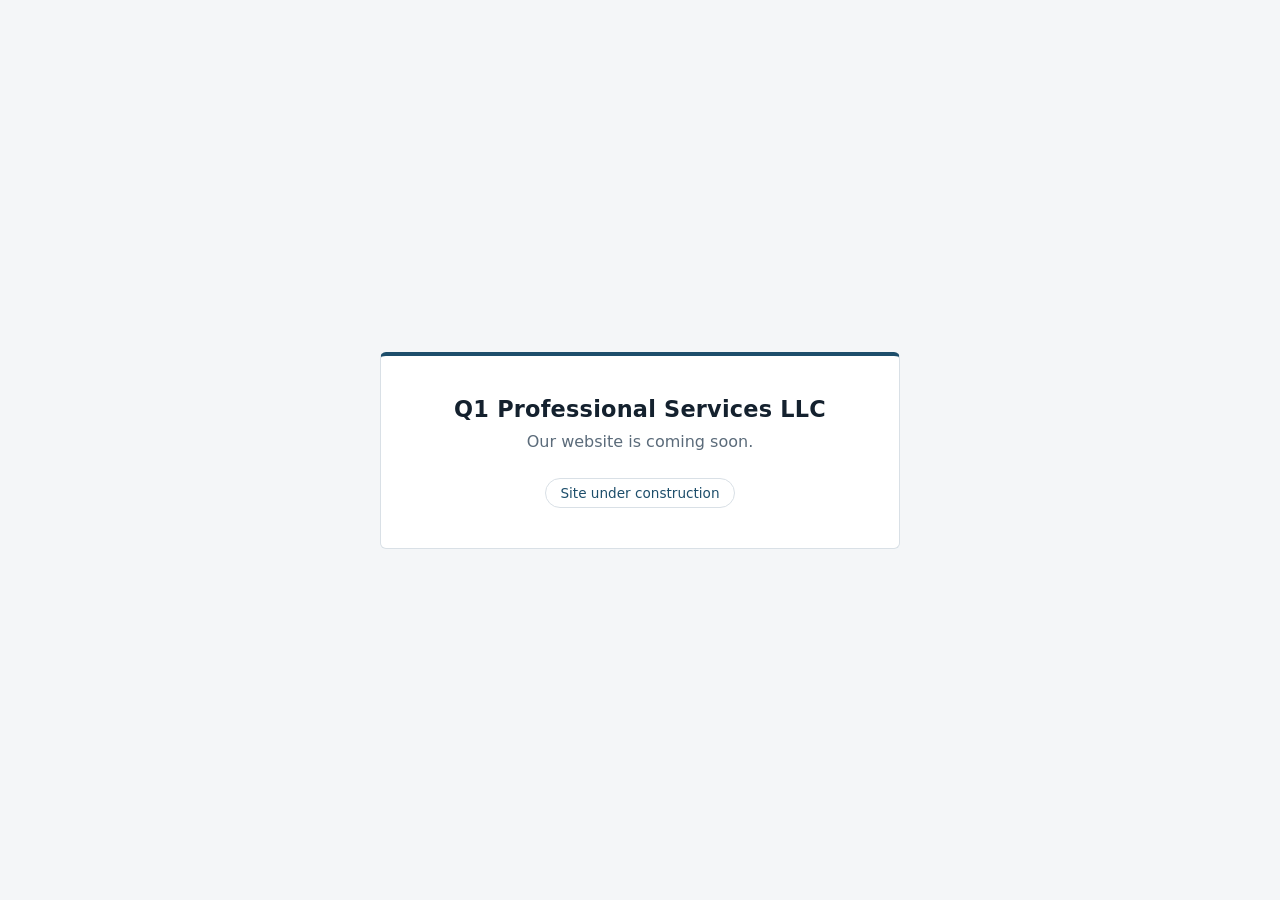
==== index.html @ c2dc6b6a "Add files via upload" ====
<!doctype html>
<html lang="en">
<head>
<meta charset="utf-8">
<meta name="viewport" content="width=device-width, initial-scale=1">
<title>Q1 Professional Services LLC</title>
<style>
  :root { --bg:#f4f6f8; --card:#ffffff; --ink:#14212e; --muted:#5b6b7a; --line:#d9e0e6; --accent:#1d4e6b; }
  @media (prefers-color-scheme: dark) {
    :root { --bg:#10181f; --card:#17222b; --ink:#e8eef3; --muted:#9db0bf; --line:#2a3a47; --accent:#7fb4d1; }
  }
  * { box-sizing:border-box; }
  body { margin:0; min-height:100vh; display:grid; place-items:center; padding:16px;
         background:var(--bg); color:var(--ink);
         font-family:system-ui,-apple-system,"Segoe UI",Roboto,sans-serif; }
  .block { width:100%; max-width:520px; background:var(--card); border:1px solid var(--line);
           border-top:4px solid var(--accent); border-radius:6px; padding:40px 32px; text-align:center; }
  h1 { margin:0 0 8px; font-size:1.4rem; letter-spacing:.01em; }
  p { margin:0; color:var(--muted); line-height:1.5; }
  .status { margin-top:24px; display:inline-block; padding:6px 14px; border:1px solid var(--line);
            border-radius:999px; font-size:.85rem; color:var(--accent); }
</style>
</head>
<body>
  <main class="block">
    <h1>Q1 Professional Services LLC</h1>
    <p>Our website is coming soon.</p>
    <span class="status">Site under construction</span>
  </main>
</body>
</html>
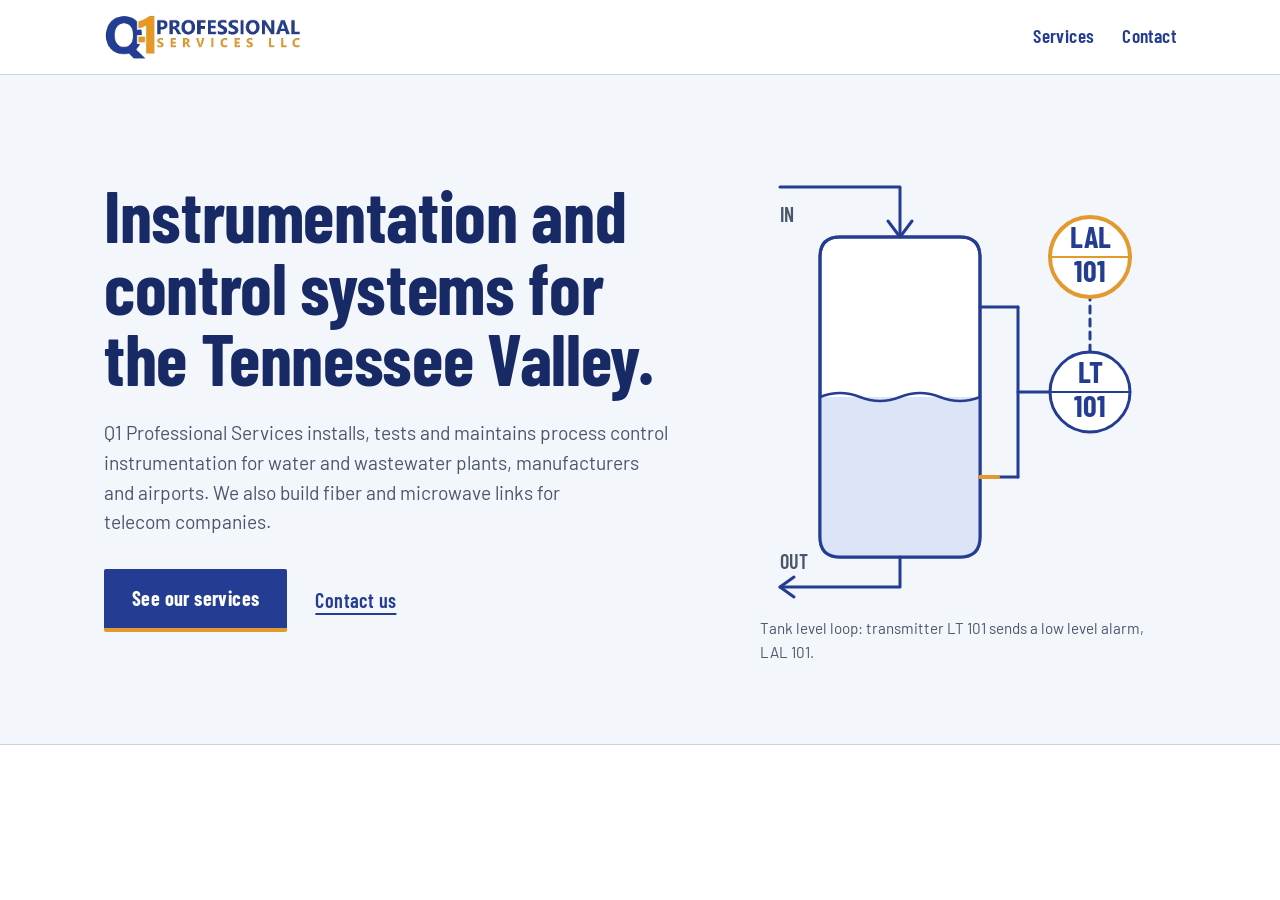
==== commit 9d3666b1: "Add hero section with logo and fonts" ====
--- a/index.html
+++ b/index.html
@@ -4,28 +4,160 @@
 <meta charset="utf-8">
 <meta name="viewport" content="width=device-width, initial-scale=1">
 <title>Q1 Professional Services LLC</title>
+<meta name="description" content="Q1 Professional Services installs, tests and maintains process control instrumentation for water and wastewater plants, manufacturers and airports, and builds fiber and microwave links for telecom companies.">
 <style>
-  :root { --bg:#f4f6f8; --card:#ffffff; --ink:#14212e; --muted:#5b6b7a; --line:#d9e0e6; --accent:#1d4e6b; }
-  @media (prefers-color-scheme: dark) {
-    :root { --bg:#10181f; --card:#17222b; --ink:#e8eef3; --muted:#9db0bf; --line:#2a3a47; --accent:#7fb4d1; }
-  }
-  * { box-sizing:border-box; }
-  body { margin:0; min-height:100vh; display:grid; place-items:center; padding:16px;
-         background:var(--bg); color:var(--ink);
-         font-family:system-ui,-apple-system,"Segoe UI",Roboto,sans-serif; }
-  .block { width:100%; max-width:520px; background:var(--card); border:1px solid var(--line);
-           border-top:4px solid var(--accent); border-radius:6px; padding:40px 32px; text-align:center; }
-  h1 { margin:0 0 8px; font-size:1.4rem; letter-spacing:.01em; }
-  p { margin:0; color:var(--muted); line-height:1.5; }
-  .status { margin-top:24px; display:inline-block; padding:6px 14px; border:1px solid var(--line);
-            border-radius:999px; font-size:.85rem; color:var(--accent); }
+@font-face{font-family:'Barlow';font-weight:400;font-style:normal;font-display:swap;src:url('Barlow-400.woff2') format('woff2');}
+@font-face{font-family:'Barlow';font-weight:600;font-style:normal;font-display:swap;src:url('Barlow-600.woff2') format('woff2');}
+@font-face{font-family:'Barlow Condensed';font-weight:600;font-style:normal;font-display:swap;src:url('BarlowCondensed-600.woff2') format('woff2');}
+@font-face{font-family:'Barlow Condensed';font-weight:700;font-style:normal;font-display:swap;src:url('BarlowCondensed-700.woff2') format('woff2');}
+
+:root {
+  --blue: #243D92;
+  --blue-deep: #182A66;
+  --orange: #E2992D;
+  --paper: #FFFFFF;
+  --wash: #F3F6FB;
+  --ink: #1B2233;
+  --muted: #4B566B;
+  --line: #C9D3E6;
+}
+
+* { box-sizing: border-box; }
+html { scroll-behavior: smooth; }
+body {
+  margin: 0;
+  background: var(--paper);
+  color: var(--ink);
+  font-family: 'Barlow', system-ui, 'Segoe UI', sans-serif;
+  font-size: 1.125rem;
+  line-height: 1.55;
+}
+a { color: inherit; }
+:focus-visible { outline: 3px solid var(--orange); outline-offset: 3px; }
+
+.site-header { background: var(--paper); border-bottom: 1px solid var(--line); }
+.bar {
+  max-width: 1120px; margin: 0 auto; padding: 14px 24px;
+  display: flex; align-items: center; justify-content: space-between; gap: 24px;
+}
+.brand img { display: block; height: 46px; width: auto; }
+.nav { display: flex; gap: 28px; }
+.nav a {
+  font-family: 'Barlow Condensed', sans-serif; font-weight: 600; font-size: 1.2rem;
+  letter-spacing: .02em; text-decoration: none; color: var(--blue);
+  padding: 6px 0; border-bottom: 2px solid transparent;
+}
+.nav a:hover { border-bottom-color: var(--orange); }
+
+.hero { background: var(--wash); border-bottom: 1px solid var(--line); }
+.hero-inner {
+  max-width: 1120px; margin: 0 auto; padding: 72px 24px 80px;
+  display: grid; grid-template-columns: minmax(0, 1.15fr) minmax(0, .85fr);
+  gap: 56px; align-items: center;
+}
+.hero h1 {
+  margin: 0 0 24px;
+  font-family: 'Barlow Condensed', sans-serif; font-weight: 700;
+  font-size: clamp(2.6rem, 5.6vw, 4.6rem); line-height: 1; letter-spacing: -.005em;
+  color: var(--blue-deep);
+}
+.hero p.lede { margin: 0 0 32px; max-width: 34em; color: var(--muted); font-size: 1.2rem; text-wrap: pretty; }
+.actions { display: flex; flex-wrap: wrap; gap: 14px 28px; align-items: center; }
+.btn {
+  display: inline-block; background: var(--blue); color: #fff; text-decoration: none;
+  font-family: 'Barlow Condensed', sans-serif; font-weight: 700; font-size: 1.25rem; letter-spacing: .02em;
+  padding: 14px 28px; border-radius: 2px; border-bottom: 4px solid var(--orange);
+}
+.btn:hover { background: var(--blue-deep); }
+.link-quiet {
+  font-family: 'Barlow Condensed', sans-serif; font-weight: 600; font-size: 1.25rem; letter-spacing: .02em;
+  color: var(--blue); text-decoration-thickness: 2px; text-underline-offset: 5px;
+}
+
+.pid { margin: 0; justify-self: center; width: 100%; max-width: 400px; }
+.pid svg { display: block; width: 100%; height: auto; }
+.pid figcaption { margin-top: 10px; font-size: .95rem; color: var(--muted); }
+
+@media (max-width: 820px) {
+  .hero-inner { grid-template-columns: minmax(0, 1fr); padding: 44px 24px 56px; gap: 40px; }
+  .pid { max-width: 320px; justify-self: start; }
+  .nav { gap: 20px; }
+  .brand img { height: 38px; }
+}
 </style>
 </head>
 <body>
-  <main class="block">
-    <h1>Q1 Professional Services LLC</h1>
-    <p>Our website is coming soon.</p>
-    <span class="status">Site under construction</span>
-  </main>
+
+<header class="site-header">
+  <div class="bar">
+    <a class="brand" href="/" aria-label="Q1 Professional Services LLC, home"><img src="logo.png" alt="Q1 Professional Services LLC" width="553" height="129"></a>
+    <nav class="nav" aria-label="Main">
+      <a href="#services">Services</a>
+      <a href="#contact">Contact</a>
+    </nav>
+  </div>
+</header>
+
+<main>
+  <section class="hero" aria-labelledby="hero-title">
+    <div class="hero-inner">
+      <div>
+        <h1 id="hero-title">Instrumentation and control systems for the Tennessee Valley.</h1>
+        <p class="lede">Q1 Professional Services installs, tests and maintains process control instrumentation for water and wastewater plants, manufacturers and airports. We also build fiber and microwave links for telecom companies.</p>
+        <div class="actions">
+          <a class="btn" href="#services">See our services</a>
+          <a class="link-quiet" href="#contact">Contact us</a>
+        </div>
+      </div>
+
+      <figure class="pid">
+        <svg viewBox="0 0 400 460" role="img" aria-labelledby="pid-t pid-d" xmlns="http://www.w3.org/2000/svg">
+          <title id="pid-t">Level instrument drawing</title>
+          <desc id="pid-d">A storage tank with a level transmitter, LT 101, and a low level alarm, LAL 101, drawn in the style of a process and instrumentation diagram.</desc>
+          <g fill="none" stroke="#243D92" stroke-width="3" stroke-linejoin="round" stroke-linecap="round" font-family="'Barlow Condensed', sans-serif">
+            <!-- tank -->
+            <path d="M60 110 V390 Q60 410 80 410 H200 Q220 410 220 390 V110 Q220 90 200 90 H80 Q60 90 60 110 Z" fill="#FFFFFF"/>
+            <!-- liquid -->
+            <path d="M60 250 H220 V390 Q220 410 200 410 H80 Q60 410 60 390 Z" fill="#DCE5F7" stroke="none"/>
+            <path d="M60 250 q 20 -8 40 0 t 40 0 t 40 0 t 40 0" stroke-width="2.5"/>
+            <path d="M60 110 V390 Q60 410 80 410 H200 Q220 410 220 390 V110 Q220 90 200 90 H80 Q60 90 60 110 Z"/>
+            <!-- inlet line -->
+            <path d="M20 40 H140 V88" />
+            <path d="M128 74 L140 90 L152 74" />
+            <!-- outlet line -->
+            <path d="M140 410 V440 H20"/>
+            <path d="M34 430 L20 440 L34 450"/>
+            <!-- nozzle to transmitter -->
+            <path d="M220 160 H258"/>
+            <path d="M220 330 H258"/>
+            <path d="M258 160 V330"/>
+            <!-- transmitter instrument bubble -->
+            <circle cx="258" cy="245" r="0" />
+            <path d="M258 245 H290"/>
+            <circle cx="330" cy="245" r="40" fill="#FFFFFF"/>
+            <path d="M290 245 H370" stroke-width="2"/>
+            <text x="330" y="236" text-anchor="middle" font-size="30" font-weight="700" fill="#243D92" stroke="none">LT</text>
+            <text x="330" y="270" text-anchor="middle" font-size="30" font-weight="700" fill="#243D92" stroke="none">101</text>
+            <!-- signal line (dashed) to alarm -->
+            <path d="M330 205 V150" stroke-dasharray="7 6"/>
+            <!-- alarm bubble -->
+            <circle cx="330" cy="110" r="40" fill="#FFFFFF" stroke="#E2992D" stroke-width="4"/>
+            <path d="M290 110 H370" stroke="#E2992D" stroke-width="2"/>
+            <text x="330" y="101" text-anchor="middle" font-size="30" font-weight="700" fill="#243D92" stroke="none">LAL</text>
+            <text x="330" y="135" text-anchor="middle" font-size="30" font-weight="700" fill="#243D92" stroke="none">101</text>
+            <!-- low-level marker on tank -->
+            <path d="M220 330 H238" stroke="#E2992D" stroke-width="4"/>
+          </g>
+          <g font-family="'Barlow Condensed', sans-serif" font-size="20" font-weight="600" fill="#4B566B">
+            <text x="20" y="75">IN</text>
+            <text x="20" y="432" dy="-10">OUT</text>
+          </g>
+        </svg>
+        <figcaption>Tank level loop: transmitter LT 101 sends a low level alarm, LAL 101.</figcaption>
+      </figure>
+    </div>
+  </section>
+</main>
+
 </body>
 </html>
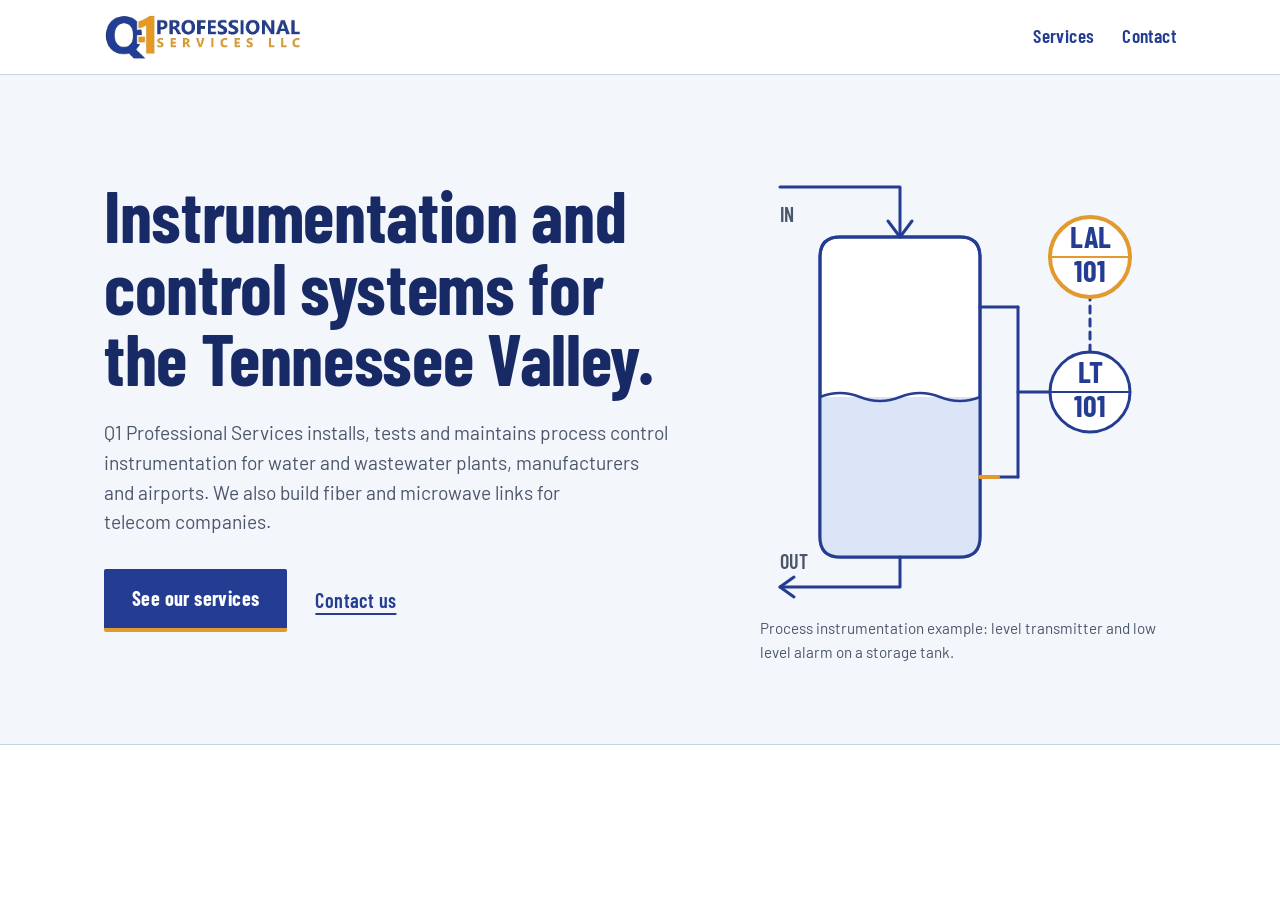
==== commit 643d25a7: "Use a generic caption for the instrumentation drawing" ====
--- a/index.html
+++ b/index.html
@@ -112,8 +112,8 @@
 
       <figure class="pid">
         <svg viewBox="0 0 400 460" role="img" aria-labelledby="pid-t pid-d" xmlns="http://www.w3.org/2000/svg">
-          <title id="pid-t">Level instrument drawing</title>
-          <desc id="pid-d">A storage tank with a level transmitter, LT 101, and a low level alarm, LAL 101, drawn in the style of a process and instrumentation diagram.</desc>
+          <title id="pid-t">Process instrumentation example</title>
+          <desc id="pid-d">An example of process instrumentation: a storage tank with a level transmitter and a low level alarm, drawn in the style of a process and instrumentation diagram.</desc>
           <g fill="none" stroke="#243D92" stroke-width="3" stroke-linejoin="round" stroke-linecap="round" font-family="'Barlow Condensed', sans-serif">
             <!-- tank -->
             <path d="M60 110 V390 Q60 410 80 410 H200 Q220 410 220 390 V110 Q220 90 200 90 H80 Q60 90 60 110 Z" fill="#FFFFFF"/>
@@ -153,7 +153,7 @@
             <text x="20" y="432" dy="-10">OUT</text>
           </g>
         </svg>
-        <figcaption>Tank level loop: transmitter LT 101 sends a low level alarm, LAL 101.</figcaption>
+        <figcaption>Process instrumentation example: level transmitter and low level alarm on a storage tank.</figcaption>
       </figure>
     </div>
   </section>
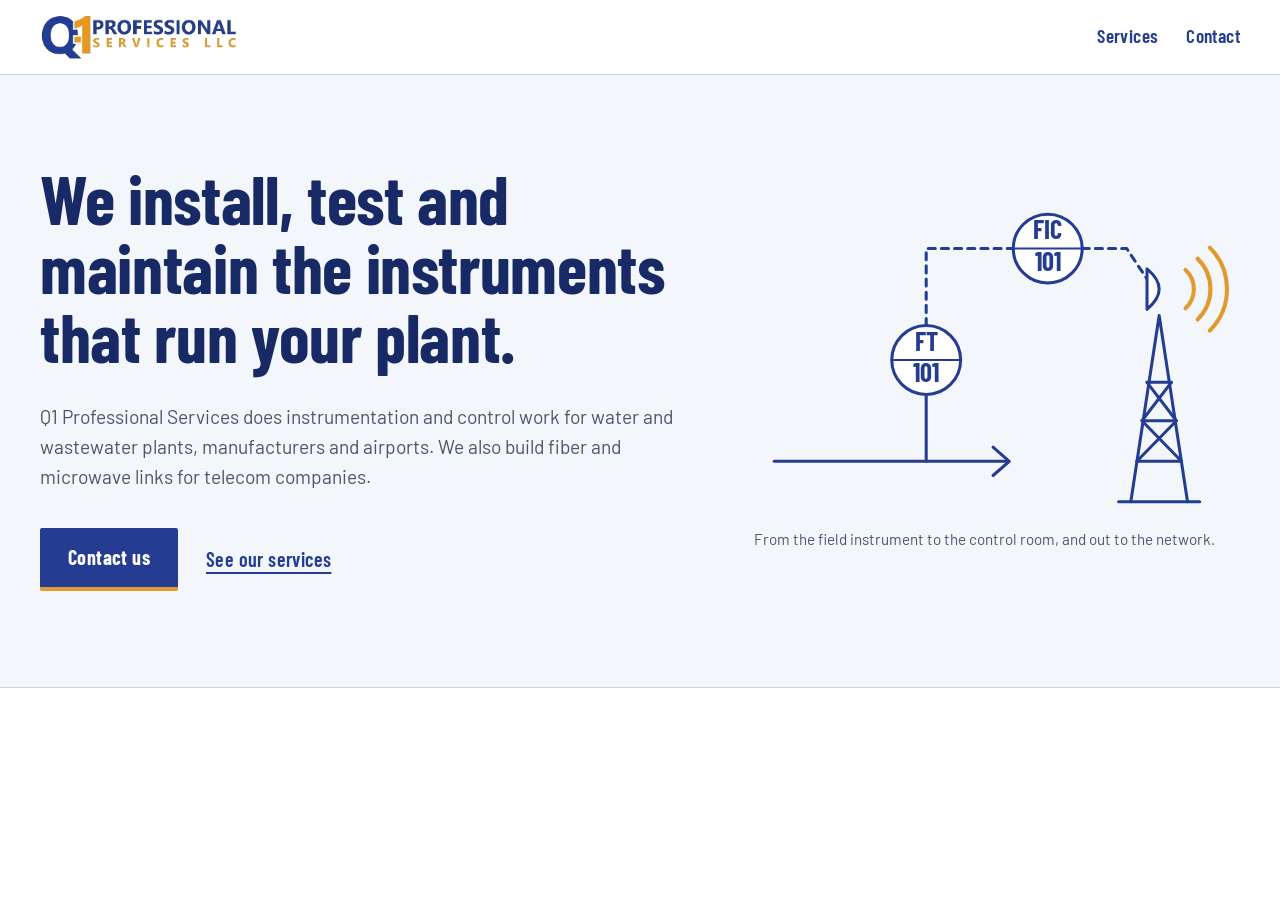
==== commit 19728f52: "Rework hero: new headline, field-to-tower drawing, wider layout" ====
--- a/index.html
+++ b/index.html
@@ -4,7 +4,7 @@
 <meta charset="utf-8">
 <meta name="viewport" content="width=device-width, initial-scale=1">
 <title>Q1 Professional Services LLC</title>
-<meta name="description" content="Q1 Professional Services installs, tests and maintains process control instrumentation for water and wastewater plants, manufacturers and airports, and builds fiber and microwave links for telecom companies.">
+<meta name="description" content="Q1 Professional Services does instrumentation and control work for water and wastewater plants, manufacturers and airports, and builds fiber and microwave links for telecom companies.">
 <style>
 @font-face{font-family:'Barlow';font-weight:400;font-style:normal;font-display:swap;src:url('Barlow-400.woff2') format('woff2');}
 @font-face{font-family:'Barlow';font-weight:600;font-style:normal;font-display:swap;src:url('Barlow-600.woff2') format('woff2');}
@@ -37,7 +37,7 @@
 
 .site-header { background: var(--paper); border-bottom: 1px solid var(--line); }
 .bar {
-  max-width: 1120px; margin: 0 auto; padding: 14px 24px;
+  max-width: 1280px; margin: 0 auto; padding: 14px 40px;
   display: flex; align-items: center; justify-content: space-between; gap: 24px;
 }
 .brand img { display: block; height: 46px; width: auto; }
@@ -51,17 +51,17 @@
 
 .hero { background: var(--wash); border-bottom: 1px solid var(--line); }
 .hero-inner {
-  max-width: 1120px; margin: 0 auto; padding: 72px 24px 80px;
+  max-width: 1280px; margin: 0 auto; padding: 88px 40px 96px;
   display: grid; grid-template-columns: minmax(0, 1.15fr) minmax(0, .85fr);
   gap: 56px; align-items: center;
 }
 .hero h1 {
-  margin: 0 0 24px;
+  margin: 0 0 32px;
   font-family: 'Barlow Condensed', sans-serif; font-weight: 700;
-  font-size: clamp(2.6rem, 5.6vw, 4.6rem); line-height: 1; letter-spacing: -.005em;
+  font-size: clamp(2.6rem, 5.4vw, 4.9rem); line-height: 1; letter-spacing: -.005em;
   color: var(--blue-deep);
 }
-.hero p.lede { margin: 0 0 32px; max-width: 34em; color: var(--muted); font-size: 1.2rem; text-wrap: pretty; }
+.hero p.lede { margin: 0 0 36px; max-width: 36em; color: var(--muted); font-size: 1.2rem; text-wrap: pretty; }
 .actions { display: flex; flex-wrap: wrap; gap: 14px 28px; align-items: center; }
 .btn {
   display: inline-block; background: var(--blue); color: #fff; text-decoration: none;
@@ -74,13 +74,14 @@
   color: var(--blue); text-decoration-thickness: 2px; text-underline-offset: 5px;
 }
 
-.pid { margin: 0; justify-self: center; width: 100%; max-width: 400px; }
+.pid { margin: 0; justify-self: end; width: 100%; max-width: 520px; }
 .pid svg { display: block; width: 100%; height: auto; }
 .pid figcaption { margin-top: 10px; font-size: .95rem; color: var(--muted); }
 
 @media (max-width: 820px) {
   .hero-inner { grid-template-columns: minmax(0, 1fr); padding: 44px 24px 56px; gap: 40px; }
-  .pid { max-width: 320px; justify-self: start; }
+  .bar { padding: 12px 24px; }
+  .pid { max-width: 360px; justify-self: start; }
   .nav { gap: 20px; }
   .brand img { height: 38px; }
 }
@@ -102,58 +103,53 @@
   <section class="hero" aria-labelledby="hero-title">
     <div class="hero-inner">
       <div>
-        <h1 id="hero-title">Instrumentation and control systems for the Tennessee Valley.</h1>
-        <p class="lede">Q1 Professional Services installs, tests and maintains process control instrumentation for water and wastewater plants, manufacturers and airports. We also build fiber and microwave links for telecom companies.</p>
+        <h1 id="hero-title">We install, test and maintain the instruments that run your plant.</h1>
+        <p class="lede">Q1 Professional Services does instrumentation and control work for water and wastewater plants, manufacturers and airports. We also build fiber and microwave links for telecom companies.</p>
         <div class="actions">
-          <a class="btn" href="#services">See our services</a>
-          <a class="link-quiet" href="#contact">Contact us</a>
+          <a class="btn" href="#contact">Contact us</a>
+          <a class="link-quiet" href="#services">See our services</a>
         </div>
       </div>
 
       <figure class="pid">
-        <svg viewBox="0 0 400 460" role="img" aria-labelledby="pid-t pid-d" xmlns="http://www.w3.org/2000/svg">
-          <title id="pid-t">Process instrumentation example</title>
-          <desc id="pid-d">An example of process instrumentation: a storage tank with a level transmitter and a low level alarm, drawn in the style of a process and instrumentation diagram.</desc>
+        <svg viewBox="0 84 480 312" role="img" aria-labelledby="pid-t pid-d" xmlns="http://www.w3.org/2000/svg">
+          <title id="pid-t">Field instrument to network</title>
+          <desc id="pid-d">A drawing in the style of a process and instrumentation diagram. A flow transmitter on a pipe sends a signal to a controller, which links to a microwave tower.</desc>
           <g fill="none" stroke="#243D92" stroke-width="3" stroke-linejoin="round" stroke-linecap="round" font-family="'Barlow Condensed', sans-serif">
-            <!-- tank -->
-            <path d="M60 110 V390 Q60 410 80 410 H200 Q220 410 220 390 V110 Q220 90 200 90 H80 Q60 90 60 110 Z" fill="#FFFFFF"/>
-            <!-- liquid -->
-            <path d="M60 250 H220 V390 Q220 410 200 410 H80 Q60 410 60 390 Z" fill="#DCE5F7" stroke="none"/>
-            <path d="M60 250 q 20 -8 40 0 t 40 0 t 40 0 t 40 0" stroke-width="2.5"/>
-            <path d="M60 110 V390 Q60 410 80 410 H200 Q220 410 220 390 V110 Q220 90 200 90 H80 Q60 90 60 110 Z"/>
-            <!-- inlet line -->
-            <path d="M20 40 H140 V88" />
-            <path d="M128 74 L140 90 L152 74" />
-            <!-- outlet line -->
-            <path d="M140 410 V440 H20"/>
-            <path d="M34 430 L20 440 L34 450"/>
-            <!-- nozzle to transmitter -->
-            <path d="M220 160 H258"/>
-            <path d="M220 330 H258"/>
-            <path d="M258 160 V330"/>
-            <!-- transmitter instrument bubble -->
-            <circle cx="258" cy="245" r="0" />
-            <path d="M258 245 H290"/>
-            <circle cx="330" cy="245" r="40" fill="#FFFFFF"/>
-            <path d="M290 245 H370" stroke-width="2"/>
-            <text x="330" y="236" text-anchor="middle" font-size="30" font-weight="700" fill="#243D92" stroke="none">LT</text>
-            <text x="330" y="270" text-anchor="middle" font-size="30" font-weight="700" fill="#243D92" stroke="none">101</text>
-            <!-- signal line (dashed) to alarm -->
-            <path d="M330 205 V150" stroke-dasharray="7 6"/>
-            <!-- alarm bubble -->
-            <circle cx="330" cy="110" r="40" fill="#FFFFFF" stroke="#E2992D" stroke-width="4"/>
-            <path d="M290 110 H370" stroke="#E2992D" stroke-width="2"/>
-            <text x="330" y="101" text-anchor="middle" font-size="30" font-weight="700" fill="#243D92" stroke="none">LAL</text>
-            <text x="330" y="135" text-anchor="middle" font-size="30" font-weight="700" fill="#243D92" stroke="none">101</text>
-            <!-- low-level marker on tank -->
-            <path d="M220 330 H238" stroke="#E2992D" stroke-width="4"/>
-          </g>
-          <g font-family="'Barlow Condensed', sans-serif" font-size="20" font-weight="600" fill="#4B566B">
-            <text x="20" y="75">IN</text>
-            <text x="20" y="432" dy="-10">OUT</text>
+            <!-- process pipe with flow arrow -->
+            <path d="M20 340 H250"/>
+            <path d="M236 326 L252 340 L236 354"/>
+            <!-- flow transmitter bubble, tied to the pipe -->
+            <path d="M170 274 V340"/>
+            <circle cx="170" cy="240" r="34" fill="#FFFFFF"/>
+            <path d="M136 240 H204" stroke-width="2"/>
+            <text x="170" y="231" text-anchor="middle" font-size="26" font-weight="700" fill="#243D92" stroke="none">FT</text>
+            <text x="170" y="262" text-anchor="middle" font-size="26" font-weight="700" fill="#243D92" stroke="none">101</text>
+            <!-- signal to controller (dashed) -->
+            <path d="M170 206 V130 H256" stroke-dasharray="7 6"/>
+            <!-- controller bubble -->
+            <circle cx="290" cy="130" r="34" fill="#FFFFFF"/>
+            <path d="M256 130 H324" stroke-width="2"/>
+            <text x="290" y="121" text-anchor="middle" font-size="26" font-weight="700" fill="#243D92" stroke="none">FIC</text>
+            <text x="290" y="152" text-anchor="middle" font-size="26" font-weight="700" fill="#243D92" stroke="none">101</text>
+            <!-- link from controller to tower (dashed) -->
+            <path d="M324 130 H368 L388 160" stroke-dasharray="7 6"/>
+            <!-- tower -->
+            <path d="M372 380 L400 196 L428 380"/>
+            <path d="M378 340 H422 M383 300 H417 M388 262 H412"/>
+            <path d="M378 340 L417 300 M422 340 L383 300 M383 300 L412 262 M417 300 L388 262"/>
+            <path d="M360 380 H440"/>
+            <!-- dish -->
+            <path d="M388 150 Q412 170 388 190 Z" fill="#FFFFFF"/>
+            <!-- radio link, the one orange accent -->
+            <g stroke="#E2992D" stroke-width="4">
+              <path d="M426 151 A26 26 0 0 1 426 189"/>
+              <path d="M438 140 A42 42 0 0 1 438 200"/>
+              <path d="M450 129 A58 58 0 0 1 450 211"/>
+            </g>
           </g>
         </svg>
-        <figcaption>Process instrumentation example: level transmitter and low level alarm on a storage tank.</figcaption>
+        <figcaption>From the field instrument to the control room, and out to the network.</figcaption>
       </figure>
     </div>
   </section>
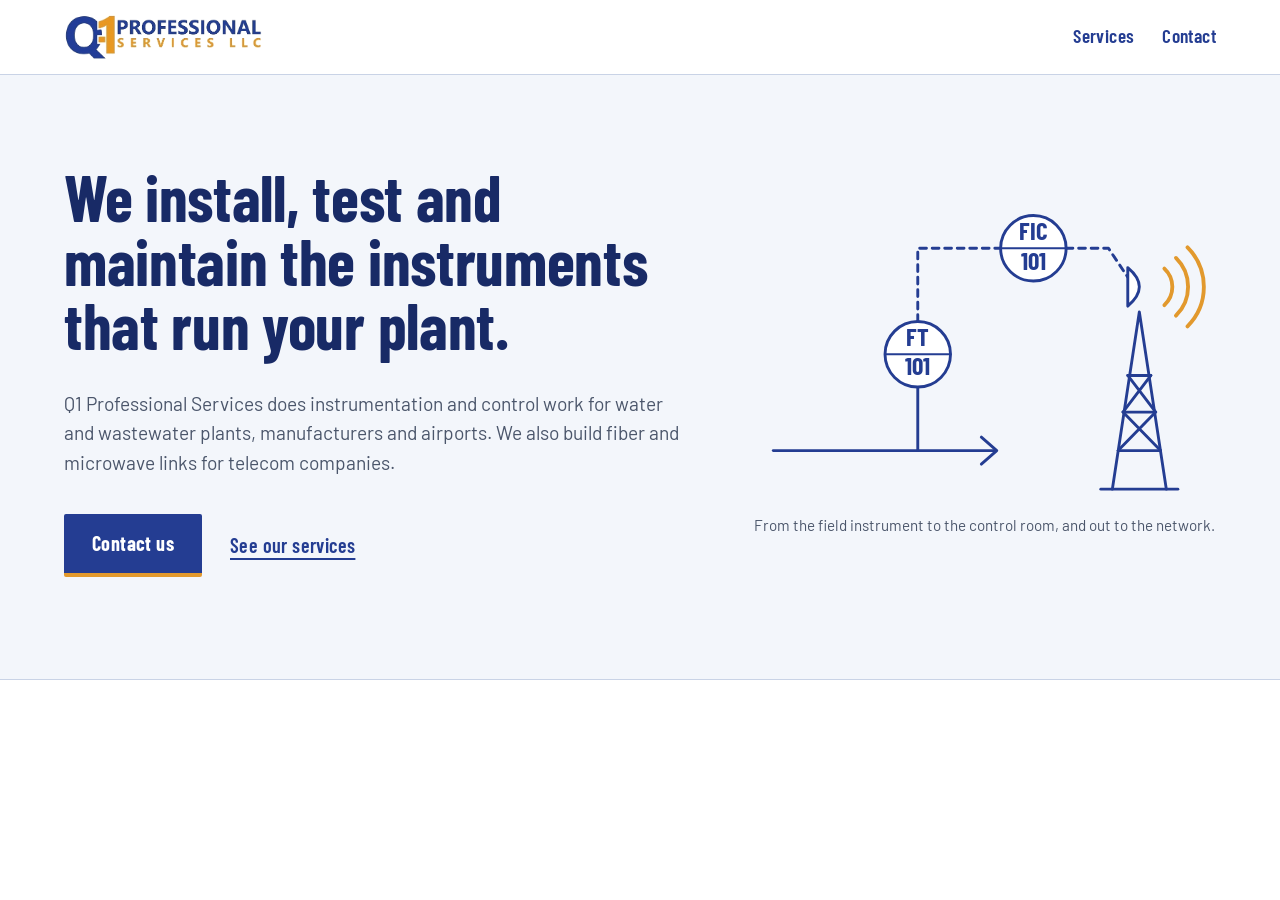
==== commit 853a46b3: "Scale hero layout with screen width to cut side margins" ====
--- a/index.html
+++ b/index.html
@@ -37,10 +37,10 @@
 
 .site-header { background: var(--paper); border-bottom: 1px solid var(--line); }
 .bar {
-  max-width: 1280px; margin: 0 auto; padding: 14px 40px;
+  max-width: 1760px; margin: 0 auto; padding: 14px clamp(24px, 5vw, 96px);
   display: flex; align-items: center; justify-content: space-between; gap: 24px;
 }
-.brand img { display: block; height: 46px; width: auto; }
+.brand img { display: block; height: clamp(46px, 3.6vw, 64px); width: auto; }
 .nav { display: flex; gap: 28px; }
 .nav a {
   font-family: 'Barlow Condensed', sans-serif; font-weight: 600; font-size: 1.2rem;
@@ -51,17 +51,17 @@
 
 .hero { background: var(--wash); border-bottom: 1px solid var(--line); }
 .hero-inner {
-  max-width: 1280px; margin: 0 auto; padding: 88px 40px 96px;
+  max-width: 1760px; margin: 0 auto; padding: clamp(72px, 7vw, 120px) clamp(24px, 5vw, 96px) clamp(80px, 8vw, 132px);
   display: grid; grid-template-columns: minmax(0, 1.15fr) minmax(0, .85fr);
-  gap: 56px; align-items: center;
+  gap: clamp(40px, 5vw, 96px); align-items: center;
 }
 .hero h1 {
   margin: 0 0 32px;
   font-family: 'Barlow Condensed', sans-serif; font-weight: 700;
-  font-size: clamp(2.6rem, 5.4vw, 4.9rem); line-height: 1; letter-spacing: -.005em;
+  font-size: clamp(2.6rem, 5vw, 5.2rem); line-height: 1; letter-spacing: -.005em;
   color: var(--blue-deep);
 }
-.hero p.lede { margin: 0 0 36px; max-width: 36em; color: var(--muted); font-size: 1.2rem; text-wrap: pretty; }
+.hero p.lede { margin: 0 0 36px; max-width: 36em; color: var(--muted); font-size: clamp(1.2rem, 1.35vw, 1.5rem); text-wrap: pretty; }
 .actions { display: flex; flex-wrap: wrap; gap: 14px 28px; align-items: center; }
 .btn {
   display: inline-block; background: var(--blue); color: #fff; text-decoration: none;
@@ -74,7 +74,7 @@
   color: var(--blue); text-decoration-thickness: 2px; text-underline-offset: 5px;
 }
 
-.pid { margin: 0; justify-self: end; width: 100%; max-width: 520px; }
+.pid { margin: 0; justify-self: end; width: 100%; max-width: clamp(420px, 40vw, 720px); }
 .pid svg { display: block; width: 100%; height: auto; }
 .pid figcaption { margin-top: 10px; font-size: .95rem; color: var(--muted); }
 
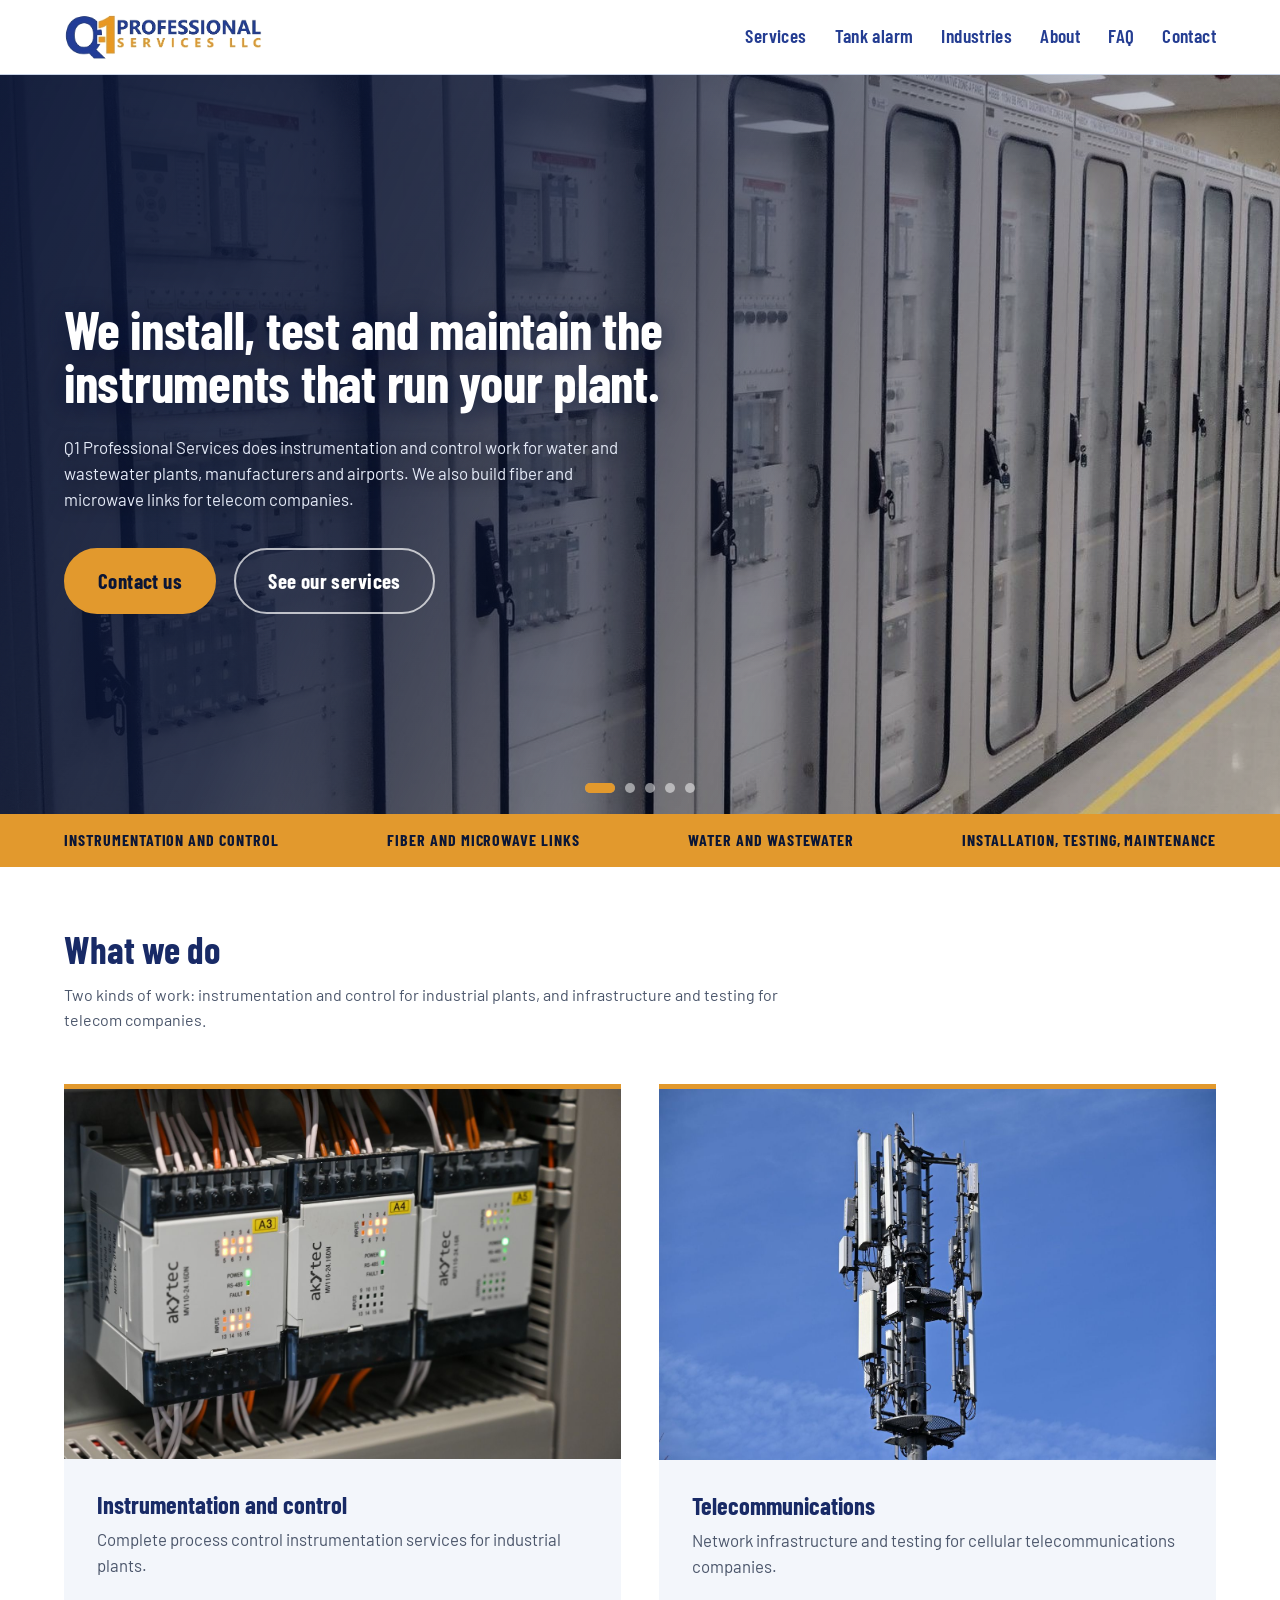
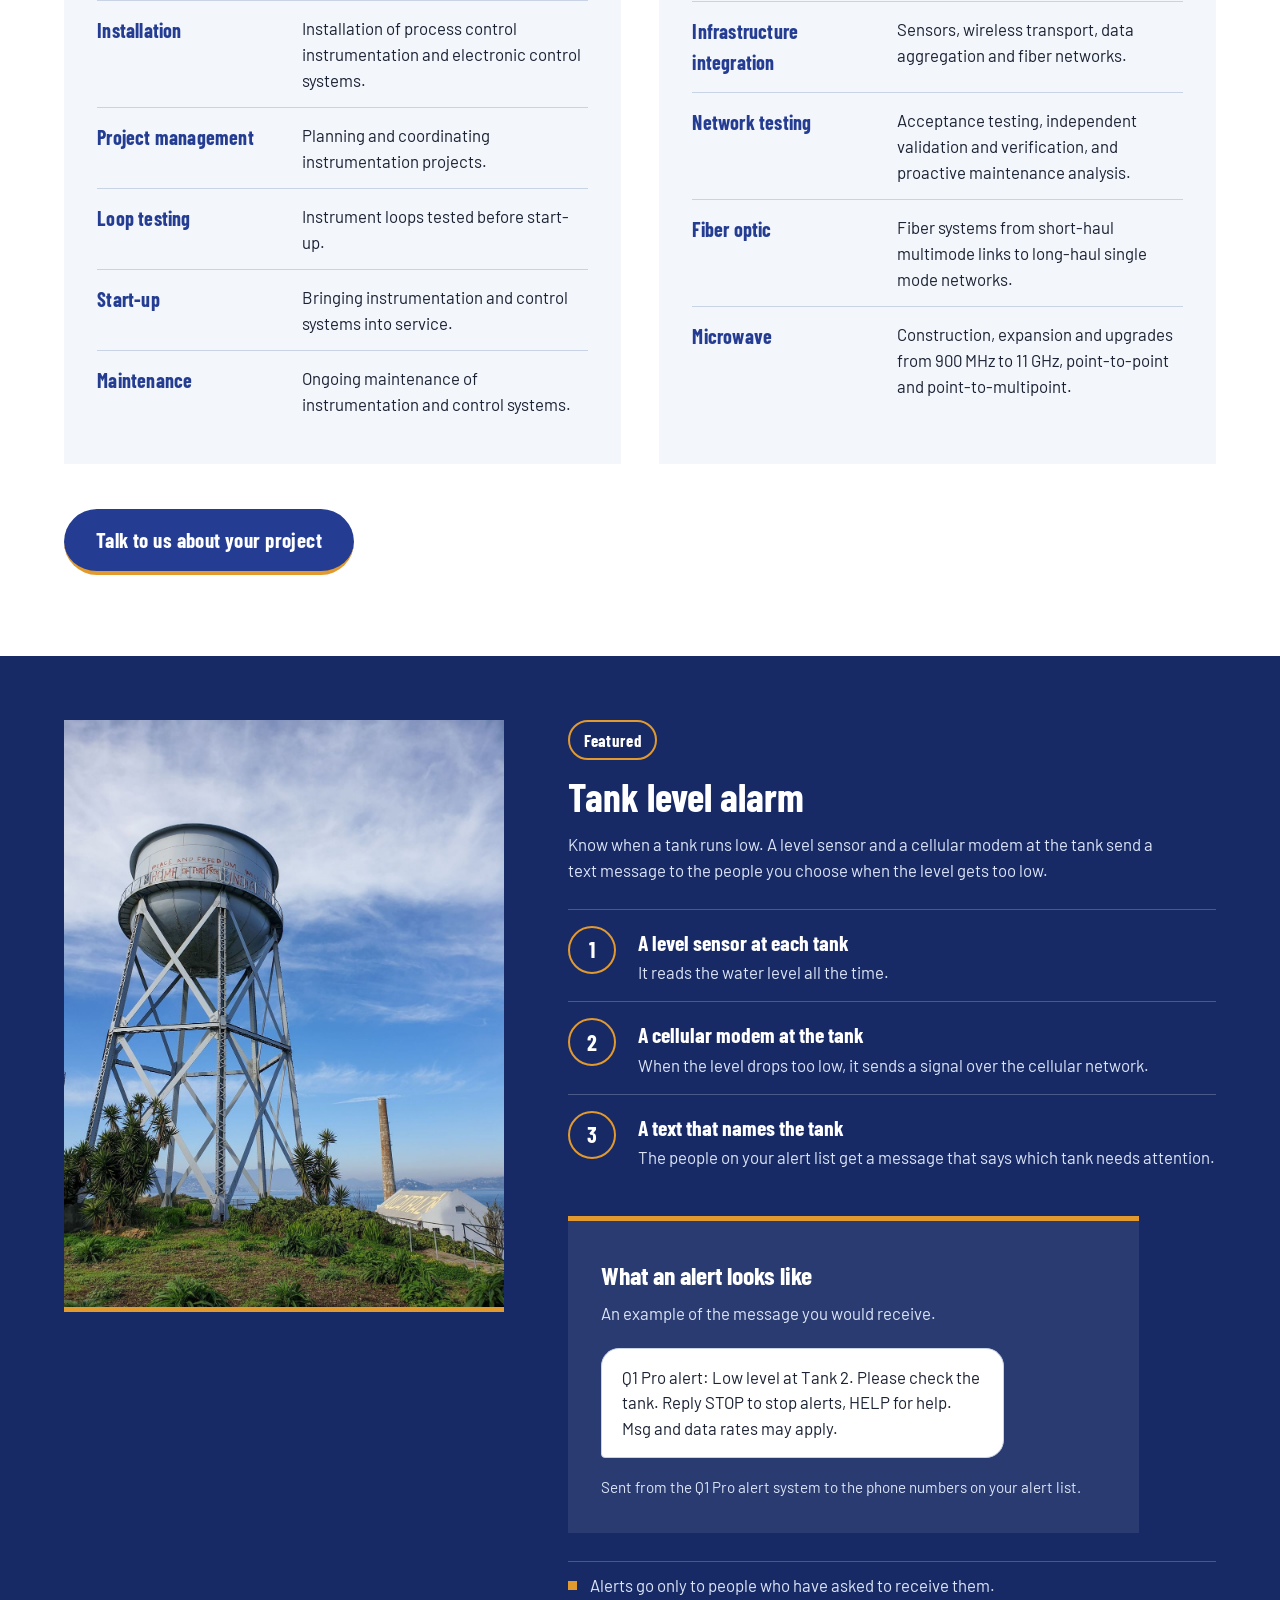
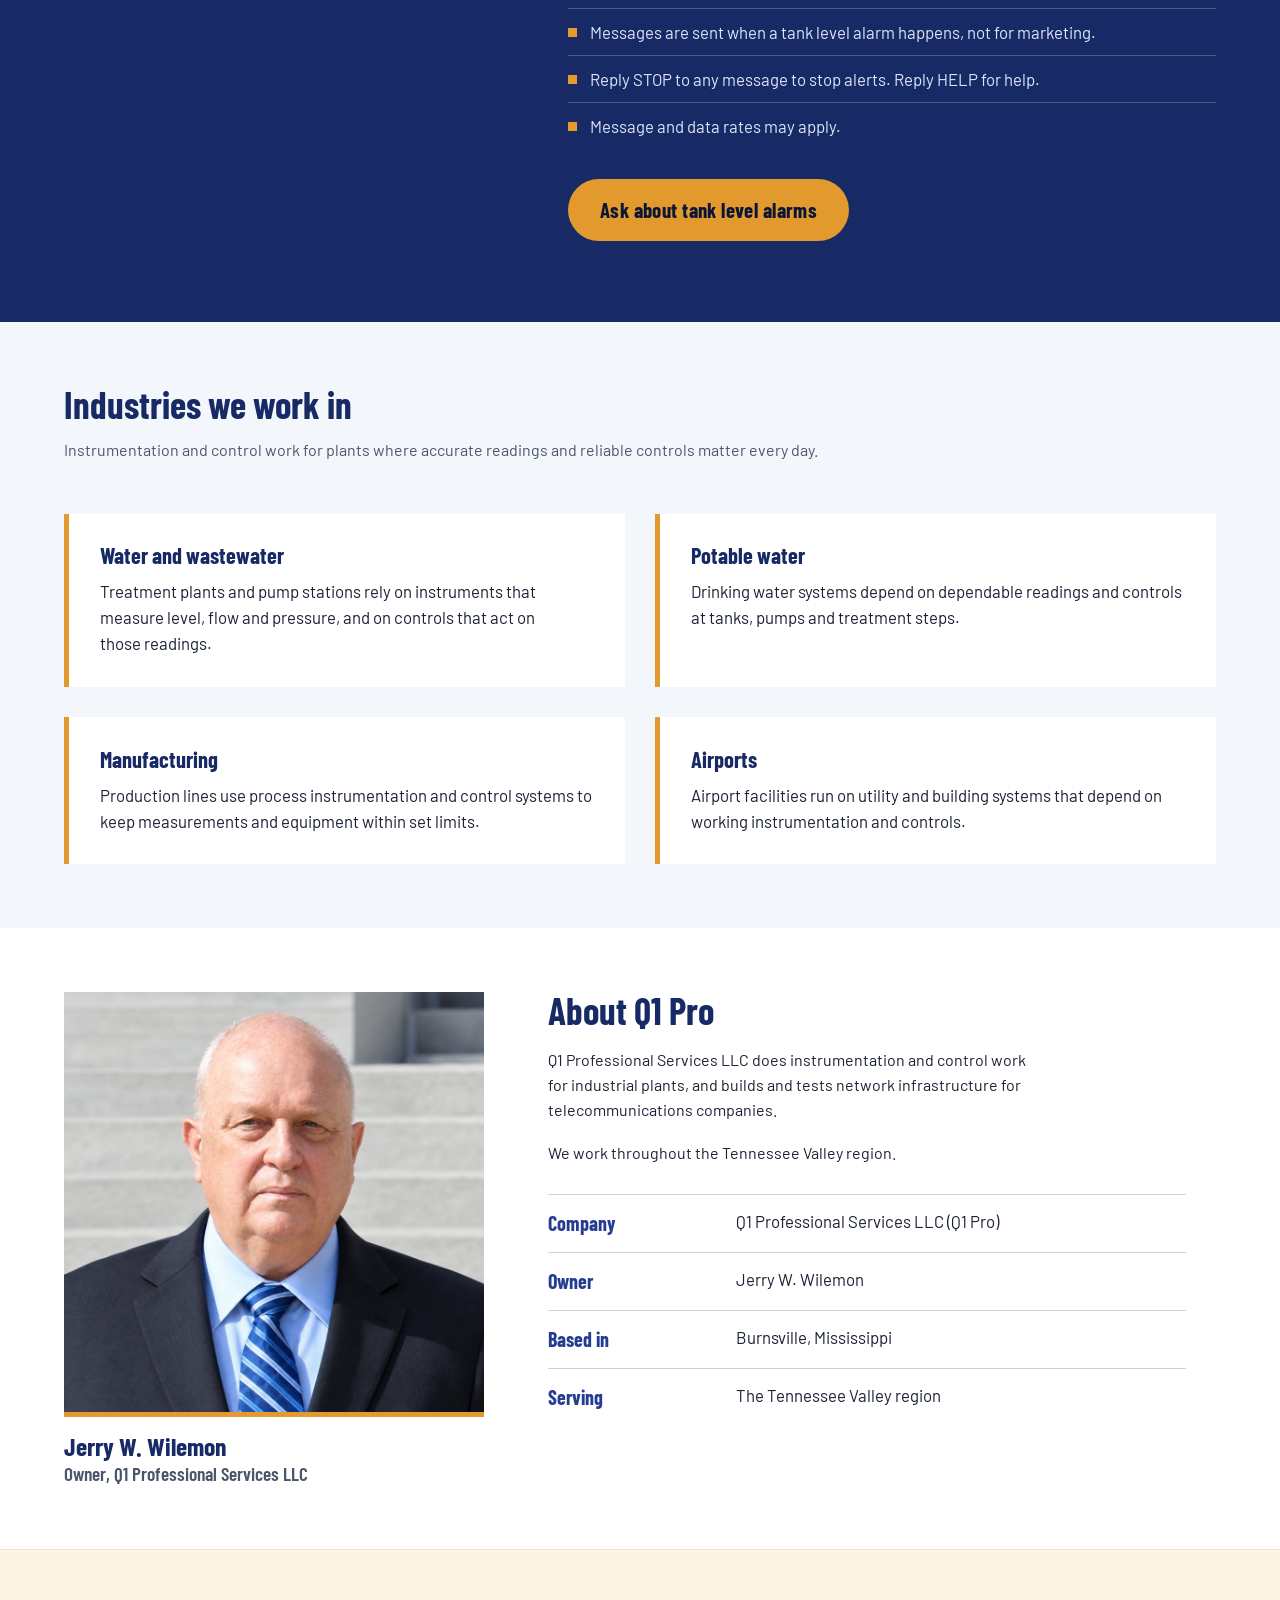
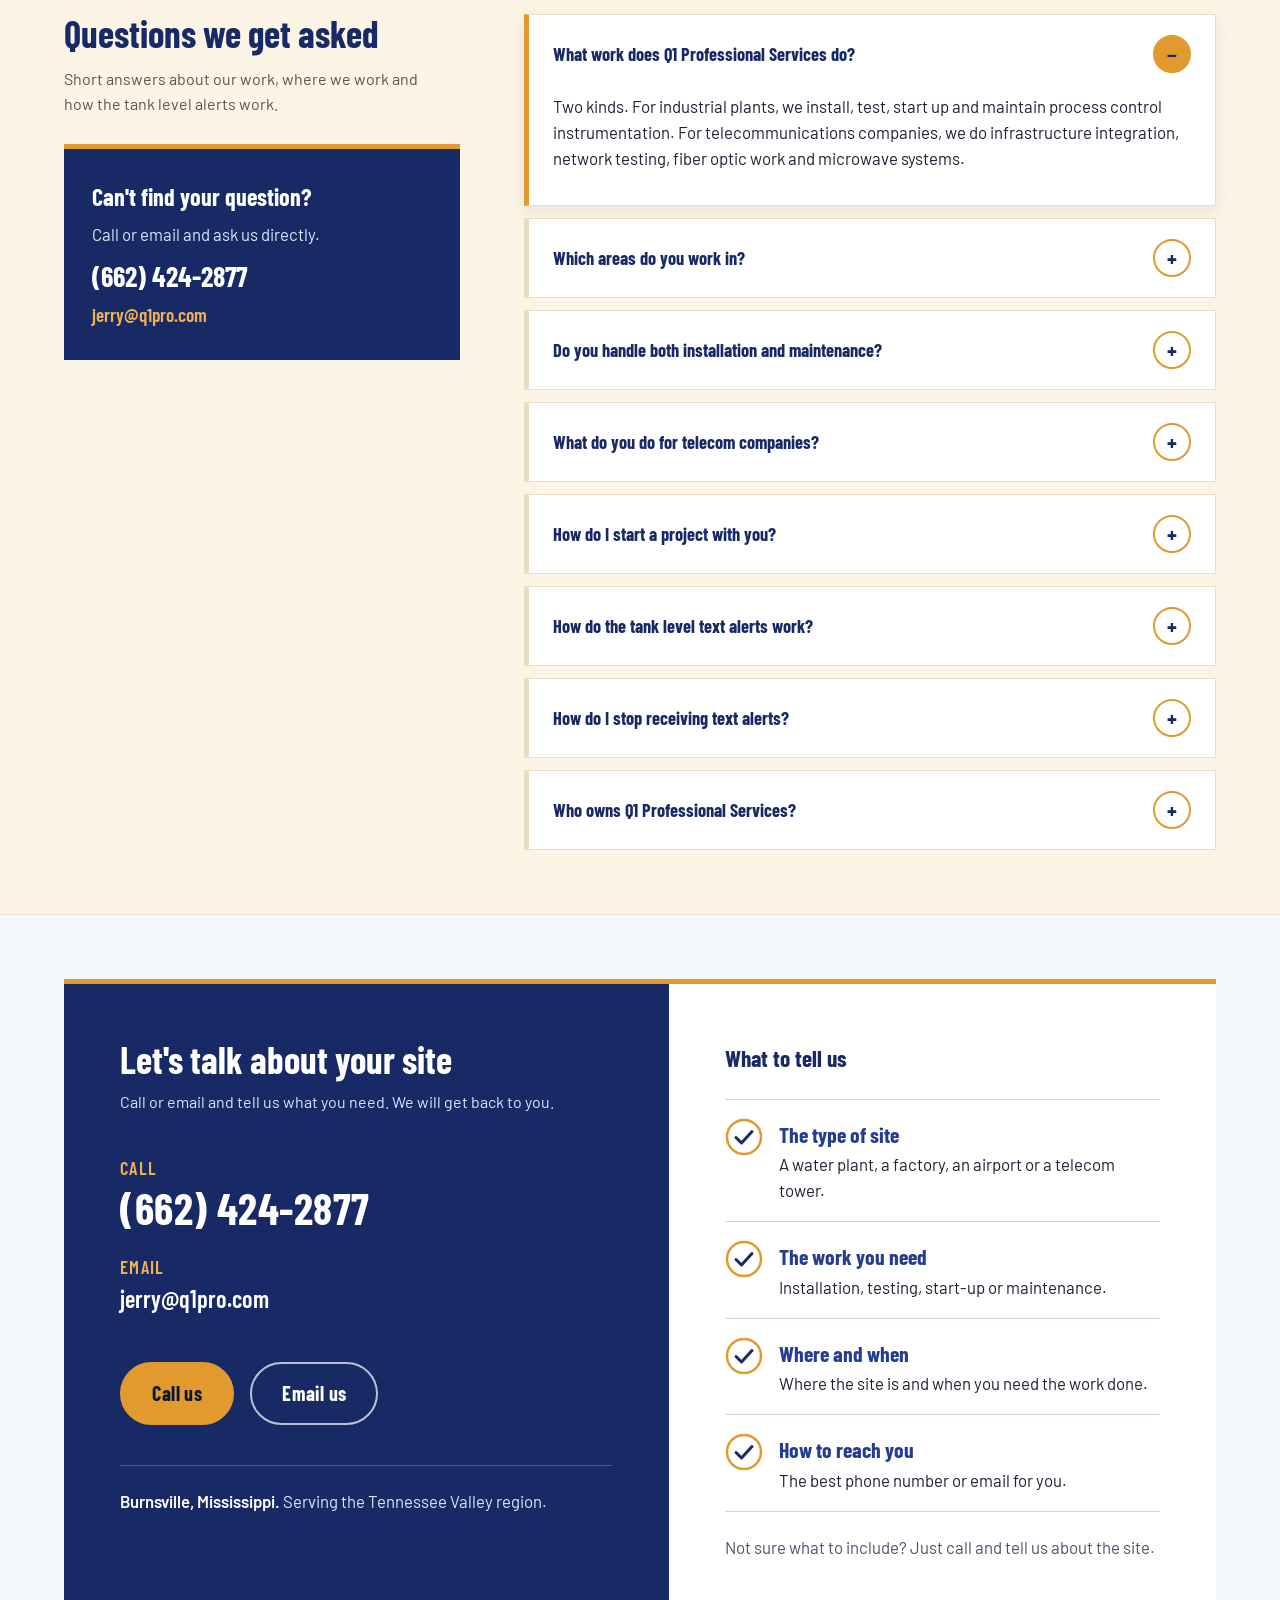
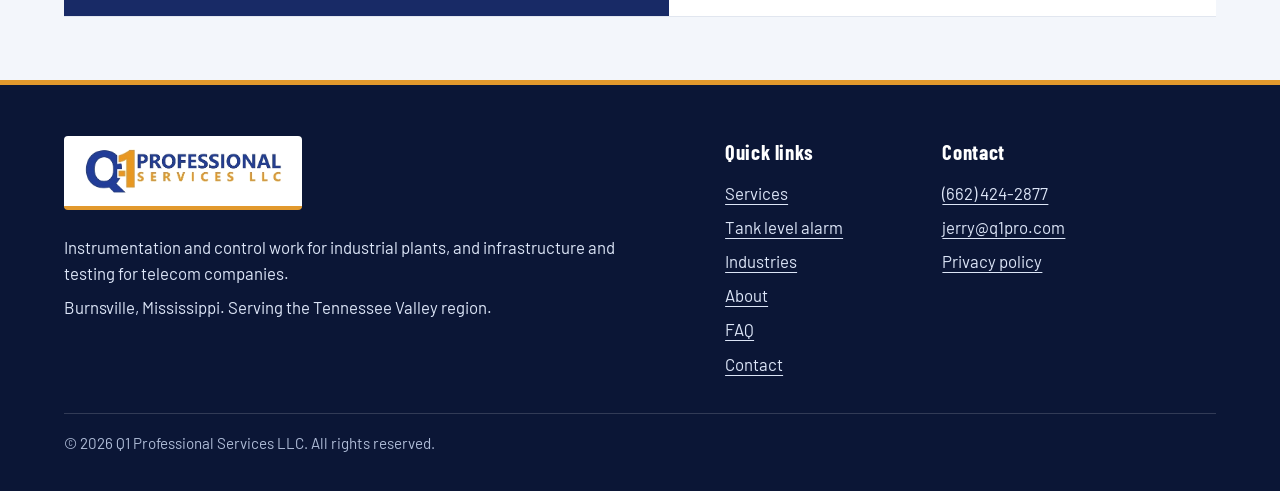
==== commit 047d9452: "Publish full site: services, tank alarm, industries, about, FAQ, contact, privacy policy" ====
--- a/index.html
+++ b/index.html
@@ -1,159 +1,354 @@
-<!doctype html>
-<html lang="en">
-<head>
-<meta charset="utf-8">
-<meta name="viewport" content="width=device-width, initial-scale=1">
-<title>Q1 Professional Services LLC</title>
-<meta name="description" content="Q1 Professional Services does instrumentation and control work for water and wastewater plants, manufacturers and airports, and builds fiber and microwave links for telecom companies.">
-<style>
-@font-face{font-family:'Barlow';font-weight:400;font-style:normal;font-display:swap;src:url('Barlow-400.woff2') format('woff2');}
-@font-face{font-family:'Barlow';font-weight:600;font-style:normal;font-display:swap;src:url('Barlow-600.woff2') format('woff2');}
-@font-face{font-family:'Barlow Condensed';font-weight:600;font-style:normal;font-display:swap;src:url('BarlowCondensed-600.woff2') format('woff2');}
-@font-face{font-family:'Barlow Condensed';font-weight:700;font-style:normal;font-display:swap;src:url('BarlowCondensed-700.woff2') format('woff2');}
-
-:root {
-  --blue: #243D92;
-  --blue-deep: #182A66;
-  --orange: #E2992D;
-  --paper: #FFFFFF;
-  --wash: #F3F6FB;
-  --ink: #1B2233;
-  --muted: #4B566B;
-  --line: #C9D3E6;
-}
-
-* { box-sizing: border-box; }
-html { scroll-behavior: smooth; }
-body {
-  margin: 0;
-  background: var(--paper);
-  color: var(--ink);
-  font-family: 'Barlow', system-ui, 'Segoe UI', sans-serif;
-  font-size: 1.125rem;
-  line-height: 1.55;
-}
-a { color: inherit; }
-:focus-visible { outline: 3px solid var(--orange); outline-offset: 3px; }
-
-.site-header { background: var(--paper); border-bottom: 1px solid var(--line); }
-.bar {
-  max-width: 1760px; margin: 0 auto; padding: 14px clamp(24px, 5vw, 96px);
-  display: flex; align-items: center; justify-content: space-between; gap: 24px;
-}
-.brand img { display: block; height: clamp(46px, 3.6vw, 64px); width: auto; }
-.nav { display: flex; gap: 28px; }
-.nav a {
-  font-family: 'Barlow Condensed', sans-serif; font-weight: 600; font-size: 1.2rem;
-  letter-spacing: .02em; text-decoration: none; color: var(--blue);
-  padding: 6px 0; border-bottom: 2px solid transparent;
-}
-.nav a:hover { border-bottom-color: var(--orange); }
-
-.hero { background: var(--wash); border-bottom: 1px solid var(--line); }
-.hero-inner {
-  max-width: 1760px; margin: 0 auto; padding: clamp(72px, 7vw, 120px) clamp(24px, 5vw, 96px) clamp(80px, 8vw, 132px);
-  display: grid; grid-template-columns: minmax(0, 1.15fr) minmax(0, .85fr);
-  gap: clamp(40px, 5vw, 96px); align-items: center;
-}
-.hero h1 {
-  margin: 0 0 32px;
-  font-family: 'Barlow Condensed', sans-serif; font-weight: 700;
-  font-size: clamp(2.6rem, 5vw, 5.2rem); line-height: 1; letter-spacing: -.005em;
-  color: var(--blue-deep);
-}
-.hero p.lede { margin: 0 0 36px; max-width: 36em; color: var(--muted); font-size: clamp(1.2rem, 1.35vw, 1.5rem); text-wrap: pretty; }
-.actions { display: flex; flex-wrap: wrap; gap: 14px 28px; align-items: center; }
-.btn {
-  display: inline-block; background: var(--blue); color: #fff; text-decoration: none;
-  font-family: 'Barlow Condensed', sans-serif; font-weight: 700; font-size: 1.25rem; letter-spacing: .02em;
-  padding: 14px 28px; border-radius: 2px; border-bottom: 4px solid var(--orange);
-}
-.btn:hover { background: var(--blue-deep); }
-.link-quiet {
-  font-family: 'Barlow Condensed', sans-serif; font-weight: 600; font-size: 1.25rem; letter-spacing: .02em;
-  color: var(--blue); text-decoration-thickness: 2px; text-underline-offset: 5px;
-}
-
-.pid { margin: 0; justify-self: end; width: 100%; max-width: clamp(420px, 40vw, 720px); }
-.pid svg { display: block; width: 100%; height: auto; }
-.pid figcaption { margin-top: 10px; font-size: .95rem; color: var(--muted); }
-
-@media (max-width: 820px) {
-  .hero-inner { grid-template-columns: minmax(0, 1fr); padding: 44px 24px 56px; gap: 40px; }
-  .bar { padding: 12px 24px; }
-  .pid { max-width: 360px; justify-self: start; }
-  .nav { gap: 20px; }
-  .brand img { height: 38px; }
-}
-</style>
-</head>
-<body>
-
-<header class="site-header">
-  <div class="bar">
-    <a class="brand" href="/" aria-label="Q1 Professional Services LLC, home"><img src="logo.png" alt="Q1 Professional Services LLC" width="553" height="129"></a>
-    <nav class="nav" aria-label="Main">
-      <a href="#services">Services</a>
-      <a href="#contact">Contact</a>
-    </nav>
-  </div>
-</header>
-
-<main>
-  <section class="hero" aria-labelledby="hero-title">
-    <div class="hero-inner">
-      <div>
-        <h1 id="hero-title">We install, test and maintain the instruments that run your plant.</h1>
-        <p class="lede">Q1 Professional Services does instrumentation and control work for water and wastewater plants, manufacturers and airports. We also build fiber and microwave links for telecom companies.</p>
-        <div class="actions">
-          <a class="btn" href="#contact">Contact us</a>
-          <a class="link-quiet" href="#services">See our services</a>
-        </div>
-      </div>
-
-      <figure class="pid">
-        <svg viewBox="0 84 480 312" role="img" aria-labelledby="pid-t pid-d" xmlns="http://www.w3.org/2000/svg">
-          <title id="pid-t">Field instrument to network</title>
-          <desc id="pid-d">A drawing in the style of a process and instrumentation diagram. A flow transmitter on a pipe sends a signal to a controller, which links to a microwave tower.</desc>
-          <g fill="none" stroke="#243D92" stroke-width="3" stroke-linejoin="round" stroke-linecap="round" font-family="'Barlow Condensed', sans-serif">
-            <!-- process pipe with flow arrow -->
-            <path d="M20 340 H250"/>
-            <path d="M236 326 L252 340 L236 354"/>
-            <!-- flow transmitter bubble, tied to the pipe -->
-            <path d="M170 274 V340"/>
-            <circle cx="170" cy="240" r="34" fill="#FFFFFF"/>
-            <path d="M136 240 H204" stroke-width="2"/>
-            <text x="170" y="231" text-anchor="middle" font-size="26" font-weight="700" fill="#243D92" stroke="none">FT</text>
-            <text x="170" y="262" text-anchor="middle" font-size="26" font-weight="700" fill="#243D92" stroke="none">101</text>
-            <!-- signal to controller (dashed) -->
-            <path d="M170 206 V130 H256" stroke-dasharray="7 6"/>
-            <!-- controller bubble -->
-            <circle cx="290" cy="130" r="34" fill="#FFFFFF"/>
-            <path d="M256 130 H324" stroke-width="2"/>
-            <text x="290" y="121" text-anchor="middle" font-size="26" font-weight="700" fill="#243D92" stroke="none">FIC</text>
-            <text x="290" y="152" text-anchor="middle" font-size="26" font-weight="700" fill="#243D92" stroke="none">101</text>
-            <!-- link from controller to tower (dashed) -->
-            <path d="M324 130 H368 L388 160" stroke-dasharray="7 6"/>
-            <!-- tower -->
-            <path d="M372 380 L400 196 L428 380"/>
-            <path d="M378 340 H422 M383 300 H417 M388 262 H412"/>
-            <path d="M378 340 L417 300 M422 340 L383 300 M383 300 L412 262 M417 300 L388 262"/>
-            <path d="M360 380 H440"/>
-            <!-- dish -->
-            <path d="M388 150 Q412 170 388 190 Z" fill="#FFFFFF"/>
-            <!-- radio link, the one orange accent -->
-            <g stroke="#E2992D" stroke-width="4">
-              <path d="M426 151 A26 26 0 0 1 426 189"/>
-              <path d="M438 140 A42 42 0 0 1 438 200"/>
-              <path d="M450 129 A58 58 0 0 1 450 211"/>
-            </g>
-          </g>
-        </svg>
-        <figcaption>From the field instrument to the control room, and out to the network.</figcaption>
-      </figure>
-    </div>
-  </section>
-</main>
-
-</body>
-</html>
+<!doctype html>
+<html lang="en">
+<head>
+<meta charset="utf-8">
+<meta name="viewport" content="width=device-width, initial-scale=1">
+<title>Q1 Professional Services LLC</title>
+<meta name="description" content="Q1 Professional Services does instrumentation and control work for water and wastewater plants, manufacturers and airports, and builds fiber and microwave links for telecom companies.">
+<link rel="stylesheet" href="site.css">
+</head>
+<body>
+
+<header class="site-header">
+  <div class="bar">
+    <a class="brand" href="/" aria-label="Q1 Professional Services LLC, home"><img src="logo.png" alt="Q1 Professional Services LLC" width="553" height="129"></a>
+    <nav class="nav" aria-label="Main">
+      <a href="#services">Services</a>
+      <a href="#alerts">Tank alarm</a>
+      <a href="#industries">Industries</a>
+      <a href="#about">About</a>
+      <a href="#faq">FAQ</a>
+      <a href="#contact">Contact</a>
+    </nav>
+  </div>
+</header>
+
+<main>
+  <section class="hero" aria-labelledby="hero-title">
+    <div class="slides" aria-hidden="true">
+      <div class="slide active" style="background-image:url('slide-cabinets.jpg'); background-position:50% 50%"></div>
+      <div class="slide" data-bg="slide-telecom.jpg" data-pos="60% 50%"></div>
+      <div class="slide" data-bg="slide-water.jpg" data-pos="50% 50%"></div>
+      <div class="slide" data-bg="slide-controlroom.jpg" data-pos="50% 50%"></div>
+      <div class="slide" data-bg="slide-dishes.jpg" data-pos="50% 50%"></div>
+    </div>
+    <div class="shade"></div>
+
+    <div class="hero-inner">
+      <h1 id="hero-title">We install, test and maintain the instruments that run your plant.</h1>
+      <p class="lede">Q1 Professional Services does instrumentation and control work for water and wastewater plants, manufacturers and airports. We also build fiber and microwave links for telecom companies.</p>
+      <div class="actions">
+        <a class="btn btn-primary" href="#contact">Contact us</a>
+        <a class="btn btn-ghost" href="#services">See our services</a>
+      </div>
+    </div>
+
+    <div class="dots" role="group" aria-label="Choose a photo">
+      <button class="dot active" type="button" aria-label="Control cabinets photo"></button>
+      <button class="dot" type="button" aria-label="Telecom tower photo"></button>
+      <button class="dot" type="button" aria-label="Wastewater plant photo"></button>
+      <button class="dot" type="button" aria-label="Control room photo"></button>
+      <button class="dot" type="button" aria-label="Microwave dishes photo"></button>
+    </div>
+
+    <div class="facts">
+      <ul>
+        <li>Instrumentation and control</li>
+        <li>Fiber and microwave links</li>
+        <li>Water and wastewater</li>
+        <li>Installation, testing, maintenance</li>
+      </ul>
+    </div>
+  </section>
+
+  <section class="section" id="services" aria-labelledby="services-title">
+    <div class="wrap">
+      <div class="section-head">
+        <h2 id="services-title">What we do</h2>
+        <p>Two kinds of work: instrumentation and control for industrial plants, and infrastructure and testing for telecom companies.</p>
+      </div>
+
+      <div class="work">
+        <article class="panel">
+          <img src="strip-instrumentation.jpg" width="1400" height="931" alt="Control modules and wiring inside an industrial control panel" loading="lazy">
+          <div class="panel-body">
+            <h3>Instrumentation and control</h3>
+            <p class="intro">Complete process control instrumentation services for industrial plants.</p>
+            <dl>
+              <div class="row"><dt>Installation</dt><dd>Installation of process control instrumentation and electronic control systems.</dd></div>
+              <div class="row"><dt>Project management</dt><dd>Planning and coordinating instrumentation projects.</dd></div>
+              <div class="row"><dt>Loop testing</dt><dd>Instrument loops tested before start-up.</dd></div>
+              <div class="row"><dt>Start-up</dt><dd>Bringing instrumentation and control systems into service.</dd></div>
+              <div class="row"><dt>Maintenance</dt><dd>Ongoing maintenance of instrumentation and control systems.</dd></div>
+            </dl>
+          </div>
+        </article>
+
+        <article class="panel">
+          <img src="strip-telecom-b.jpg" width="1400" height="933" alt="Antennas and radio equipment on a telecom tower against a blue sky" loading="lazy">
+          <div class="panel-body">
+            <h3>Telecommunications</h3>
+            <p class="intro">Network infrastructure and testing for cellular telecommunications companies.</p>
+            <dl>
+              <div class="row"><dt>Infrastructure integration</dt><dd>Sensors, wireless transport, data aggregation and fiber networks.</dd></div>
+              <div class="row"><dt>Network testing</dt><dd>Acceptance testing, independent validation and verification, and proactive maintenance analysis.</dd></div>
+              <div class="row"><dt>Fiber optic</dt><dd>Fiber systems from short-haul multimode links to long-haul single mode networks.</dd></div>
+              <div class="row"><dt>Microwave</dt><dd>Construction, expansion and upgrades from 900 MHz to 11 GHz, point-to-point and point-to-multipoint.</dd></div>
+            </dl>
+          </div>
+        </article>
+      </div>
+
+      <p class="more"><a href="#contact">Talk to us about your project</a></p>
+    </div>
+  </section>
+
+  <section class="section" id="alerts" aria-labelledby="alerts-title">
+    <div class="wrap featured">
+      <figure class="photo">
+        <img src="tank-tower.jpg" width="1100" height="1467" alt="A steel water tower against a blue sky" loading="lazy">
+      </figure>
+      <div>
+        <span class="badge">Featured</span>
+        <h2 id="alerts-title">Tank level alarm</h2>
+        <p class="lead">Know when a tank runs low. A level sensor and a cellular modem at the tank send a text message to the people you choose when the level gets too low.</p>
+
+        <ol class="steps">
+          <li><b>A level sensor at each tank</b><span>It reads the water level all the time.</span></li>
+          <li><b>A cellular modem at the tank</b><span>When the level drops too low, it sends a signal over the cellular network.</span></li>
+          <li><b>A text that names the tank</b><span>The people on your alert list get a message that says which tank needs attention.</span></li>
+        </ol>
+
+        <div class="phone" aria-label="Example text message">
+          <h3>What an alert looks like</h3>
+          <p class="note">An example of the message you would receive.</p>
+          <div class="bubble"><p>Q1 Pro alert: Low level at Tank 2. Please check the tank. Reply STOP to stop alerts, HELP for help. Msg and data rates may apply.</p></div>
+          <p class="who">Sent from the Q1 Pro alert system to the phone numbers on your alert list.</p>
+        </div>
+
+        <ul class="rules">
+          <li>Alerts go only to people who have asked to receive them.</li>
+          <li>Messages are sent when a tank level alarm happens, not for marketing.</li>
+          <li>Reply STOP to any message to stop alerts. Reply HELP for help.</li>
+          <li>Message and data rates may apply.</li>
+        </ul>
+
+        <p class="feature-cta"><a href="#contact">Ask about tank level alarms</a></p>
+      </div>
+    </div>
+  </section>
+
+  <section class="section" id="industries" aria-labelledby="industries-title">
+    <div class="wrap">
+      <div class="section-head">
+        <h2 id="industries-title">Industries we work in</h2>
+        <p>Instrumentation and control work for plants where accurate readings and reliable controls matter every day.</p>
+      </div>
+      <div class="ind-grid">
+        <article class="ind">
+          <h3>Water and wastewater</h3>
+          <p>Treatment plants and pump stations rely on instruments that measure level, flow and pressure, and on controls that act on those readings.</p>
+        </article>
+        <article class="ind">
+          <h3>Potable water</h3>
+          <p>Drinking water systems depend on dependable readings and controls at tanks, pumps and treatment steps.</p>
+        </article>
+        <article class="ind">
+          <h3>Manufacturing</h3>
+          <p>Production lines use process instrumentation and control systems to keep measurements and equipment within set limits.</p>
+        </article>
+        <article class="ind">
+          <h3>Airports</h3>
+          <p>Airport facilities run on utility and building systems that depend on working instrumentation and controls.</p>
+        </article>
+      </div>
+    </div>
+  </section>
+
+
+  <section class="section" id="about" aria-labelledby="about-title">
+    <div class="wrap about">
+      <figure class="person">
+        <img src="jerry-portrait.jpg" width="900" height="900" alt="Jerry W. Wilemon, owner of Q1 Professional Services" loading="lazy">
+        <figcaption><span class="name">Jerry W. Wilemon</span><span class="role">Owner, Q1 Professional Services LLC</span></figcaption>
+      </figure>
+      <div class="about-text">
+        <h2 id="about-title">About Q1 Pro</h2>
+        <p>Q1 Professional Services LLC does instrumentation and control work for industrial plants, and builds and tests network infrastructure for telecommunications companies.</p>
+        <p>We work throughout the Tennessee Valley region.</p>
+        <dl class="facts-list">
+          <div class="row"><dt>Company</dt><dd>Q1 Professional Services LLC (Q1 Pro)</dd></div>
+          <div class="row"><dt>Owner</dt><dd>Jerry W. Wilemon</dd></div>
+          <div class="row"><dt>Based in</dt><dd>Burnsville, Mississippi</dd></div>
+          <div class="row"><dt>Serving</dt><dd>The Tennessee Valley region</dd></div>
+        </dl>
+      </div>
+    </div>
+  </section>
+  <section class="section" id="faq" aria-labelledby="faq-title">
+    <div class="wrap faq-layout">
+      <div class="faq-intro">
+        <h2 id="faq-title">Questions we get asked</h2>
+        <p>Short answers about our work, where we work and how the tank level alerts work.</p>
+        <div class="faq-help">
+          <h3>Can't find your question?</h3>
+          <p>Call or email and ask us directly.</p>
+          <a class="tel" href="tel:+16624242877">(662) 424-2877</a>
+          <a class="mail" href="mailto:jerry@q1pro.com">jerry@q1pro.com</a>
+        </div>
+      </div>
+      <div class="faq">
+        <details open>
+          <summary>What work does Q1 Professional Services do?</summary>
+          <div class="answer">
+            <p>Two kinds. For industrial plants, we install, test, start up and maintain process control instrumentation. For telecommunications companies, we do infrastructure integration, network testing, fiber optic work and microwave systems.</p>
+          </div>
+        </details>
+        <details>
+          <summary>Which areas do you work in?</summary>
+          <div class="answer">
+            <p>We work throughout the Tennessee Valley region. The company is based in Burnsville, Mississippi.</p>
+          </div>
+        </details>
+        <details>
+          <summary>Do you handle both installation and maintenance?</summary>
+          <div class="answer">
+            <p>Yes. Our instrumentation services cover the whole job: installation, project management, loop testing, start-up and ongoing maintenance.</p>
+          </div>
+        </details>
+        <details>
+          <summary>What do you do for telecom companies?</summary>
+          <div class="answer">
+            <ul>
+              <li>Infrastructure integration, including sensors, wireless transport, data aggregation and fiber networks</li>
+              <li>Network testing, such as acceptance testing and independent validation and verification</li>
+              <li>Fiber optic systems, from short-haul multimode links to long-haul single mode networks</li>
+              <li>Microwave systems from 900 MHz to 11 GHz, including construction, expansion and upgrades</li>
+            </ul>
+          </div>
+        </details>
+        <details>
+          <summary>How do I start a project with you?</summary>
+          <div class="answer">
+            <p>Contact us using the details on this page. Tell us the type of site, what you need done and any timing, and we will get back to you.</p>
+          </div>
+        </details>
+        <details>
+          <summary>How do the tank level text alerts work?</summary>
+          <div class="answer">
+            <p>A level sensor at the tank and a cellular modem watch the water level. When the level drops too low, the system sends a text to the people on the alert list. The message names the tank that needs attention.</p>
+          </div>
+        </details>
+        <details>
+          <summary>How do I stop receiving text alerts?</summary>
+          <div class="answer">
+            <p>Reply STOP to any alert message and you will stop receiving them. Reply HELP for help. Message and data rates may apply.</p>
+          </div>
+        </details>
+        <details>
+          <summary>Who owns Q1 Professional Services?</summary>
+          <div class="answer">
+            <p>Q1 Professional Services LLC is owned by Jerry W. Wilemon.</p>
+          </div>
+        </details>
+      </div>
+    </div>
+  </section>
+  <section class="section" id="contact" aria-labelledby="contact-title">
+    <div class="wrap">
+      <div class="contact-card">
+        <div class="contact-main">
+          <h2 id="contact-title">Let's talk about your site</h2>
+          <p class="sub">Call or email and tell us what you need. We will get back to you.</p>
+
+          <p class="reach"><span class="label">Call</span><a class="phone-big" href="tel:+16624242877">(662) 424-2877</a></p>
+          <p class="reach"><span class="label">Email</span><a class="email-big" href="mailto:jerry@q1pro.com">jerry@q1pro.com</a></p>
+
+          <div class="contact-btns">
+            <a class="primary" href="tel:+16624242877">Call us</a>
+            <a class="secondary" href="mailto:jerry@q1pro.com">Email us</a>
+          </div>
+
+          <p class="contact-place"><b>Burnsville, Mississippi.</b> Serving the Tennessee Valley region.</p>
+        </div>
+
+        <div class="contact-side">
+          <h3>What to tell us</h3>
+          <ul class="tell">
+            <li><svg viewBox="0 0 38 38" aria-hidden="true"><circle cx="19" cy="19" r="17" fill="none" stroke="#E2992D" stroke-width="2.5"/><path d="M11 19.5l5.5 5.5L27 13.5" fill="none" stroke="#182A66" stroke-width="3" stroke-linecap="round" stroke-linejoin="round"/></svg><div><b>The type of site</b><span>A water plant, a factory, an airport or a telecom tower.</span></div></li>
+            <li><svg viewBox="0 0 38 38" aria-hidden="true"><circle cx="19" cy="19" r="17" fill="none" stroke="#E2992D" stroke-width="2.5"/><path d="M11 19.5l5.5 5.5L27 13.5" fill="none" stroke="#182A66" stroke-width="3" stroke-linecap="round" stroke-linejoin="round"/></svg><div><b>The work you need</b><span>Installation, testing, start-up or maintenance.</span></div></li>
+            <li><svg viewBox="0 0 38 38" aria-hidden="true"><circle cx="19" cy="19" r="17" fill="none" stroke="#E2992D" stroke-width="2.5"/><path d="M11 19.5l5.5 5.5L27 13.5" fill="none" stroke="#182A66" stroke-width="3" stroke-linecap="round" stroke-linejoin="round"/></svg><div><b>Where and when</b><span>Where the site is and when you need the work done.</span></div></li>
+            <li><svg viewBox="0 0 38 38" aria-hidden="true"><circle cx="19" cy="19" r="17" fill="none" stroke="#E2992D" stroke-width="2.5"/><path d="M11 19.5l5.5 5.5L27 13.5" fill="none" stroke="#182A66" stroke-width="3" stroke-linecap="round" stroke-linejoin="round"/></svg><div><b>How to reach you</b><span>The best phone number or email for you.</span></div></li>
+          </ul>
+          <p class="reply">Not sure what to include? Just call and tell us about the site.</p>
+        </div>
+      </div>
+    </div>
+  </section>
+</main>
+
+<footer class="site-footer">
+  <div class="foot">
+    <div>
+      <a class="foot-logo" href="index.html" aria-label="Q1 Professional Services LLC, home"><img src="logo.png" alt="Q1 Professional Services LLC" width="553" height="129"></a>
+      <p>Instrumentation and control work for industrial plants, and infrastructure and testing for telecom companies.</p>
+      <p>Burnsville, Mississippi. Serving the Tennessee Valley region.</p>
+    </div>
+    <div>
+      <h3>Quick links</h3>
+      <ul>
+        <li><a href="index.html#services">Services</a></li>
+        <li><a href="index.html#alerts">Tank level alarm</a></li>
+        <li><a href="index.html#industries">Industries</a></li>
+        <li><a href="index.html#about">About</a></li>
+        <li><a href="index.html#faq">FAQ</a></li>
+        <li><a href="index.html#contact">Contact</a></li>
+      </ul>
+    </div>
+    <div>
+      <h3>Contact</h3>
+      <ul>
+        <li><a href="tel:+16624242877">(662) 424-2877</a></li>
+        <li><a href="mailto:jerry@q1pro.com">jerry@q1pro.com</a></li>
+        <li><a href="privacy.html">Privacy policy</a></li>
+      </ul>
+    </div>
+  </div>
+  <div class="legal"><span>&copy; 2026 Q1 Professional Services LLC. All rights reserved.</span></div>
+</footer>
+
+<script>
+(function () {
+  var slides = document.querySelectorAll('.slide');
+  var dots = document.querySelectorAll('.dot');
+  var current = 0, timer = null;
+  var still = window.matchMedia('(prefers-reduced-motion: reduce)').matches;
+
+  // later slides load after the page is ready, so the first view stays fast
+  window.addEventListener('load', function () {
+    slides.forEach(function (el) {
+      if (el.dataset.bg) {
+        el.style.backgroundImage = "url('" + el.dataset.bg + "')";
+        el.style.backgroundPosition = el.dataset.pos || '50% 50%';
+      }
+    });
+  });
+
+  function show(i) {
+    slides[current].classList.remove('active'); dots[current].classList.remove('active');
+    current = i;
+    slides[current].classList.add('active'); dots[current].classList.add('active');
+  }
+  function start() {
+    if (still) return;
+    clearInterval(timer);
+    timer = setInterval(function () { show((current + 1) % slides.length); }, 5000);
+  }
+  dots.forEach(function (d, i) {
+    d.addEventListener('click', function () { show(i); start(); });
+  });
+  start();
+})();
+</script>
+</body>
+</html>
--- a/site.css
+++ b/site.css
@@ -0,0 +1,357 @@
+@font-face{font-family:'Barlow';font-weight:400;font-style:normal;font-display:swap;src:url('Barlow-400.woff2') format('woff2');}
+@font-face{font-family:'Barlow';font-weight:600;font-style:normal;font-display:swap;src:url('Barlow-600.woff2') format('woff2');}
+@font-face{font-family:'Barlow Condensed';font-weight:600;font-style:normal;font-display:swap;src:url('BarlowCondensed-600.woff2') format('woff2');}
+@font-face{font-family:'Barlow Condensed';font-weight:700;font-style:normal;font-display:swap;src:url('BarlowCondensed-700.woff2') format('woff2');}
+
+:root {
+  --blue: #243D92;
+  --blue-deep: #182A66;
+  --night: #0B1636;
+  --orange: #E2992D;
+  --paper: #FFFFFF;
+  --ink: #1B2233;
+  --line: #C9D3E6;
+}
+
+* { box-sizing: border-box; }
+html { scroll-behavior: smooth; }
+body {
+  margin: 0; background: var(--paper); color: var(--ink);
+  font-family: 'Barlow', system-ui, 'Segoe UI', sans-serif; font-size: 1.05rem; line-height: 1.55;
+}
+a { color: inherit; }
+:focus-visible { outline: 3px solid var(--orange); outline-offset: 3px; }
+
+.site-header { background: var(--paper); border-bottom: 1px solid var(--line); position: relative; z-index: 5; }
+.bar {
+  max-width: 1760px; margin: 0 auto; padding: 14px clamp(24px, 5vw, 96px);
+  display: flex; align-items: center; justify-content: space-between; gap: 24px;
+}
+.brand img { display: block; height: clamp(46px, 3.6vw, 64px); width: auto; }
+.nav { display: flex; gap: 28px; }
+.nav a {
+  font-family: 'Barlow Condensed', sans-serif; font-weight: 600; font-size: 1.2rem; letter-spacing: .02em;
+  text-decoration: none; color: var(--blue); padding: 6px 0; border-bottom: 2px solid transparent;
+}
+.nav a:hover { border-bottom-color: var(--orange); }
+
+/* ---- hero: full-bleed photo slides under a diagonal shade ---- */
+.hero {
+  position: relative; overflow: hidden; background: var(--night); color: #fff;
+  min-height: clamp(640px, 88vh, 900px); display: flex; align-items: center;
+}
+.slides { position: absolute; inset: 0; z-index: 0; }
+.slide {
+  position: absolute; inset: 0; background-size: cover; background-repeat: no-repeat;
+  opacity: 0; transition: opacity 1.2s ease; will-change: opacity, transform;
+}
+.slide.active { opacity: 1; animation: drift 7s ease-out forwards; }
+@keyframes drift { from { transform: scale(1); } to { transform: scale(1.06); } }
+
+.shade {
+  position: absolute; inset: 0; z-index: 1;
+  background: linear-gradient(115deg, rgba(11,22,54,.94) 0%, rgba(11,22,54,.80) 32%, rgba(11,22,54,.34) 62%, rgba(11,22,54,0) 100%);
+}
+.hero-inner {
+  position: relative; z-index: 2; width: 100%; max-width: 1760px; margin: 0 auto;
+  padding: clamp(64px, 7vw, 112px) clamp(24px, 5vw, 96px) clamp(96px, 9vw, 140px);
+}
+.hero h1 {
+  margin: 0 0 24px; max-width: 12.5em;
+  font-family: 'Barlow Condensed', sans-serif; font-weight: 700;
+  font-size: clamp(2.3rem, 4.1vw, 4.1rem); line-height: 1.02; letter-spacing: -.005em;
+  text-shadow: 0 2px 24px rgba(11,22,54,.8);
+}
+.hero p.lede {
+  margin: 0 0 36px; max-width: 34em; font-size: clamp(1.05rem, 1.15vw, 1.25rem); color: #E4EAF7;
+  text-wrap: pretty; text-shadow: 0 1px 16px rgba(11,22,54,.8);
+}
+.actions { display: flex; flex-wrap: wrap; gap: 14px 18px; align-items: center; }
+.btn {
+  display: inline-block; text-decoration: none;
+  font-family: 'Barlow Condensed', sans-serif; font-weight: 700; font-size: 1.3rem; letter-spacing: .02em;
+  padding: 15px 32px; border-radius: 999px; border: 2px solid var(--orange);
+}
+.btn-primary { background: var(--orange); color: var(--night); }
+.btn-primary:hover { background: #F0AB3E; border-color: #F0AB3E; }
+.btn-ghost { color: #fff; border-color: rgba(255,255,255,.7); }
+.btn-ghost:hover { background: rgba(255,255,255,.12); border-color: #fff; }
+
+.dots { position: absolute; z-index: 3; left: 50%; bottom: 74px; transform: translateX(-50%); display: flex; gap: 10px; }
+.dot { width: 10px; height: 10px; border-radius: 50%; border: 0; padding: 0; background: rgba(255,255,255,.5); cursor: pointer; }
+.dot.active { width: 30px; border-radius: 6px; background: var(--orange); }
+
+.facts { position: absolute; z-index: 3; left: 0; right: 0; bottom: 0; background: var(--orange); color: var(--night); }
+.facts ul {
+  list-style: none; margin: 0 auto; padding: 14px clamp(24px, 5vw, 96px); max-width: 1760px;
+  display: flex; flex-wrap: wrap; justify-content: space-between; gap: 6px 28px;
+  font-family: 'Barlow Condensed', sans-serif; font-weight: 700; font-size: clamp(1rem, 1.25vw, 1.3rem); letter-spacing: .06em; text-transform: uppercase;
+}
+
+/* ---- motion: one load sequence, then the slides ---- */
+@keyframes rise { from { opacity: 0; transform: translateY(26px); } to { opacity: 1; transform: none; } }
+@keyframes fade { from { opacity: 0; } to { opacity: 1; } }
+@keyframes barUp { from { transform: translateY(100%); } to { transform: none; } }
+@keyframes fill { from { transform: scaleX(0); } to { transform: scaleX(1); } }
+@keyframes wipe { from { transform: scaleX(0); } to { transform: scaleX(1); } }
+
+.site-header { animation: fade .6s ease both; }
+.hero-inner > * { animation: rise .8s cubic-bezier(.22,.61,.36,1) both; }
+.hero-inner > h1 { animation-delay: .15s; }
+.hero-inner > .lede { animation-delay: .32s; }
+.hero-inner > .actions { animation-delay: .5s; }
+.facts { animation: barUp .7s cubic-bezier(.22,.61,.36,1) .7s both; }
+.facts li { animation: fade .6s ease both; }
+.facts li:nth-child(1) { animation-delay: 1.0s; }
+.facts li:nth-child(2) { animation-delay: 1.1s; }
+.facts li:nth-child(3) { animation-delay: 1.2s; }
+.facts li:nth-child(4) { animation-delay: 1.3s; }
+.dots { animation: fade .6s ease 1s both; }
+
+/* the active dot fills over the 5 seconds the slide stays up */
+.dot { position: relative; overflow: hidden; transition: width .35s ease, background-color .35s ease; }
+.dot.active { background: rgba(255,255,255,.35); }
+.dot.active::after { content: ""; position: absolute; inset: 0; background: var(--orange); transform-origin: left; animation: fill 5s linear forwards; }
+
+/* soft hover motion */
+.btn { transition: transform .2s ease, background-color .2s ease, border-color .2s ease; }
+.btn:hover { transform: translateY(-2px); }
+.nav a { transition: border-color .2s ease; }
+
+/* ---- services ---- */
+.section { padding: clamp(48px, 5vw, 88px) 0; }
+.wrap { max-width: 1760px; margin: 0 auto; padding: 0 clamp(24px, 5vw, 96px); }
+#services { scroll-margin-top: 16px; background: var(--paper); }
+.section-head { max-width: 46em; margin: 0 0 clamp(36px, 4vw, 64px); }
+.section-head h2 {
+  margin: 0 0 14px; font-family: 'Barlow Condensed', sans-serif; font-weight: 700;
+  font-size: clamp(1.9rem, 2.9vw, 2.7rem); line-height: 1.02; color: var(--blue-deep);
+}
+.section-head p { margin: 0; color: #4B566B; font-size: clamp(1rem, 1.1vw, 1.2rem); text-wrap: pretty; }
+
+.work { display: grid; grid-template-columns: repeat(2, minmax(0, 1fr)); gap: clamp(28px, 3vw, 56px); }
+.panel { display: flex; flex-direction: column; border-top: 5px solid var(--orange); background: #F3F6FB; }
+.panel img { display: block; width: 100%; height: auto; }
+.panel-body { padding: clamp(24px, 2.6vw, 44px); }
+.panel h3 {
+  margin: 0 0 8px; font-family: 'Barlow Condensed', sans-serif; font-weight: 700;
+  font-size: clamp(1.5rem, 1.9vw, 1.9rem); line-height: 1.05; color: var(--blue-deep);
+}
+.panel .intro { margin: 0 0 22px; color: #4B566B; }
+.panel dl { margin: 0; }
+.panel .row { display: grid; grid-template-columns: minmax(8.5em, 11em) 1fr; gap: 6px 20px; padding: 14px 0; border-top: 1px solid var(--line); }
+.panel dt { font-family: 'Barlow Condensed', sans-serif; font-weight: 700; font-size: 1.25rem; letter-spacing: .01em; color: var(--blue); }
+.panel dd { margin: 0; color: var(--ink); }
+
+.industries { margin-top: clamp(36px, 4vw, 64px); display: flex; flex-wrap: wrap; align-items: baseline; gap: 12px 36px; padding-top: 28px; border-top: 1px solid var(--line); }
+.industries h3 { margin: 0; font-family: 'Barlow Condensed', sans-serif; font-weight: 700; font-size: 1.5rem; color: var(--blue-deep); }
+.industries ul { list-style: none; margin: 0; padding: 0; display: flex; flex-wrap: wrap; gap: 8px 30px; }
+.industries li { font-family: 'Barlow Condensed', sans-serif; font-weight: 600; font-size: 1.35rem; color: var(--blue); }
+.more { margin-top: clamp(32px, 3.5vw, 56px); }
+.more a { display: inline-block; text-decoration: none; background: var(--blue); color: #fff; padding: 15px 32px; border-radius: 999px; border-bottom: 4px solid var(--orange); font-family: 'Barlow Condensed', sans-serif; font-weight: 700; font-size: 1.3rem; letter-spacing: .02em; transition: transform .2s ease, background-color .2s ease; }
+.more a:hover { background: var(--blue-deep); transform: translateY(-2px); }
+
+@media (max-width: 900px) {
+  .work { grid-template-columns: 1fr; }
+  .panel .row { grid-template-columns: 1fr; gap: 2px; }
+}
+@media (prefers-reduced-motion: reduce) { .more a { transition: none; } .more a:hover { transform: none; } }
+
+/* ---- about ---- */
+#about { background: var(--paper); scroll-margin-top: 16px; }
+.about { display: grid; grid-template-columns: minmax(0, 420px) minmax(0, 1fr); gap: clamp(32px, 5vw, 96px); align-items: start; }
+.person { margin: 0; }
+.person img { display: block; width: 100%; height: auto; border-bottom: 5px solid var(--orange); }
+.person figcaption { padding-top: 14px; font-family: 'Barlow Condensed', sans-serif; line-height: 1.2; }
+.person .name { display: block; font-weight: 700; font-size: 1.6rem; color: var(--blue-deep); }
+.person .role { display: block; font-weight: 600; font-size: 1.2rem; color: #4B566B; }
+.about-text h2 { margin: 0 0 18px; font-family: 'Barlow Condensed', sans-serif; font-weight: 700; font-size: clamp(1.9rem, 2.9vw, 2.7rem); line-height: 1.02; color: var(--blue-deep); }
+.about-text p { margin: 0 0 18px; max-width: 38em; font-size: clamp(1rem, 1.1vw, 1.2rem); color: var(--ink); text-wrap: pretty; }
+.facts-list { margin: 28px 0 0; max-width: 38em; }
+.facts-list .row { display: grid; grid-template-columns: minmax(8em, 10em) 1fr; gap: 6px 20px; padding: 13px 0; border-top: 1px solid var(--line); }
+.facts-list dt { font-family: 'Barlow Condensed', sans-serif; font-weight: 700; font-size: 1.25rem; color: var(--blue); }
+.facts-list dd { margin: 0; }
+@media (max-width: 900px) {
+  .about { grid-template-columns: 1fr; }
+  .person { max-width: 320px; }
+  .facts-list .row { grid-template-columns: 1fr; gap: 2px; }
+}
+
+/* ---- industries ---- */
+#industries { background: #F3F6FB; scroll-margin-top: 16px; }
+.ind-grid { display: grid; grid-template-columns: repeat(2, minmax(0, 1fr)); gap: clamp(20px, 2.4vw, 40px); }
+.ind { background: var(--paper); padding: clamp(24px, 2.4vw, 40px); border-left: 5px solid var(--orange); }
+.ind h3 { margin: 0 0 10px; font-family: 'Barlow Condensed', sans-serif; font-weight: 700; font-size: clamp(1.4rem, 1.7vw, 1.7rem); line-height: 1.05; color: var(--blue-deep); }
+.ind p { margin: 0; color: var(--ink); text-wrap: pretty; }
+.ind .tag { display: block; margin-top: 14px; font-family: 'Barlow Condensed', sans-serif; font-weight: 600; font-size: 1.1rem; letter-spacing: .02em; color: var(--blue); }
+
+/* ---- faq ---- */
+#faq { background: #FCF4E4; border-top: 1px solid #EFE2C6; border-bottom: 1px solid #EFE2C6; scroll-margin-top: 16px; }
+.faq-layout { display: grid; grid-template-columns: minmax(0, .8fr) minmax(0, 1.4fr); gap: clamp(32px, 5vw, 96px); align-items: start; }
+.faq-intro { position: static; }
+.faq-intro h2 { margin: 0 0 14px; font-family: 'Barlow Condensed', sans-serif; font-weight: 700; font-size: clamp(1.9rem, 2.9vw, 2.7rem); line-height: 1.04; color: var(--blue-deep); }
+.faq-intro > p { margin: 0 0 28px; max-width: 24em; color: #5A5648; font-size: clamp(1rem, 1.1vw, 1.2rem); text-wrap: pretty; }
+.faq-help { background: var(--blue-deep); color: #fff; border-top: 5px solid var(--orange); padding: clamp(22px, 2.2vw, 34px); max-width: 26em; }
+.faq-help h3 { margin: 0 0 6px; font-family: 'Barlow Condensed', sans-serif; font-weight: 700; font-size: 1.5rem; color: #fff; }
+.faq-help p { margin: 0 0 14px; color: #DCE5F7; }
+.faq-help a { display: block; color: #fff; text-decoration: none; border-bottom: 2px solid transparent; width: fit-content; transition: border-color .2s ease; }
+.faq-help a:hover { border-bottom-color: var(--orange); }
+.faq-help .tel { font-family: 'Barlow Condensed', sans-serif; font-weight: 700; font-size: clamp(1.7rem, 2.2vw, 2.1rem); line-height: 1.1; }
+.faq-help .mail { margin-top: 6px; font-family: 'Barlow Condensed', sans-serif; font-weight: 600; font-size: 1.2rem; color: #F0B14E; }
+
+.faq { display: grid; gap: 12px; }
+.faq details { background: var(--paper); border: 1px solid #E9DCC0; border-left: 5px solid #E9DCC0; transition: border-color .2s ease, box-shadow .2s ease; }
+.faq details[open] { border-left-color: var(--orange); box-shadow: 0 6px 18px rgba(24,42,102,.08); }
+.faq summary {
+  list-style: none; cursor: pointer; display: flex; justify-content: space-between; align-items: center; gap: 24px;
+  padding: 20px 24px; font-family: 'Barlow Condensed', sans-serif; font-weight: 700; font-size: clamp(1.15rem, 1.4vw, 1.4rem); color: var(--blue-deep);
+}
+.faq summary::-webkit-details-marker { display: none; }
+.faq summary::after { content: "+"; flex: none; width: 34px; height: 34px; display: grid; place-items: center; border: 2px solid var(--orange); border-radius: 50%; font-size: 1.4rem; line-height: 1; color: var(--blue-deep); transition: background-color .2s ease; }
+.faq details[open] summary::after { content: "\2212"; background: var(--orange); }
+.faq summary:hover::after { background: #F6DDB4; }
+.faq details[open] summary:hover::after { background: var(--orange); }
+.faq .answer { padding: 0 24px 22px; max-width: 46em; color: var(--ink); }
+.faq .answer p { margin: 0 0 12px; }
+.faq .answer ul { margin: 0 0 12px; padding-left: 1.2em; }
+.faq .answer li { margin-bottom: 6px; }
+@media (max-width: 900px) { .faq-layout { grid-template-columns: 1fr; } .faq-intro { position: static; } }
+@media (prefers-reduced-motion: reduce) { .faq details, .faq summary::after, .faq-help a { transition: none; } }
+
+
+@media (max-width: 900px) { .ind-grid { grid-template-columns: 1fr; } }
+@media (prefers-reduced-motion: reduce) { .faq summary::after { transition: none; } }
+
+/* ---- text alerts ---- */
+#alerts { background: var(--paper); scroll-margin-top: 16px; }
+.alerts { display: grid; grid-template-columns: minmax(0, 1.1fr) minmax(0, .9fr); gap: clamp(32px, 5vw, 96px); align-items: start; }
+.steps { list-style: none; margin: 28px 0 0; padding: 0; counter-reset: step; }
+.steps li { counter-increment: step; display: grid; grid-template-columns: 52px 1fr; gap: 0 18px; padding: 16px 0; border-top: 1px solid var(--line); }
+.steps li::before {
+  content: counter(step); grid-row: 1 / span 2; width: 44px; height: 44px; display: grid; place-items: center;
+  border: 2px solid var(--orange); border-radius: 50%; font-family: 'Barlow Condensed', sans-serif; font-weight: 700; font-size: 1.4rem; color: var(--blue-deep);
+}
+.steps b { display: block; font-family: 'Barlow Condensed', sans-serif; font-weight: 700; font-size: 1.35rem; color: var(--blue); }
+.steps span { color: var(--ink); }
+.rules { margin: 28px 0 0; padding: 0; list-style: none; max-width: 40em; }
+.rules li { padding: 10px 0 10px 22px; position: relative; border-top: 1px solid var(--line); }
+.rules li::before { content: ""; position: absolute; left: 0; top: 1.15em; width: 9px; height: 9px; background: var(--orange); }
+
+.phone { background: #F3F6FB; border-top: 5px solid var(--orange); padding: clamp(24px, 2.6vw, 40px); }
+.phone h3 { margin: 0 0 6px; font-family: 'Barlow Condensed', sans-serif; font-weight: 700; font-size: 1.6rem; color: var(--blue-deep); }
+.phone .note { margin: 0 0 22px; color: #4B566B; }
+.bubble { background: var(--paper); border: 1px solid var(--line); border-radius: 18px 18px 18px 4px; padding: 16px 20px; max-width: 24em; box-shadow: 0 1px 0 rgba(24,42,102,.06); }
+.bubble p { margin: 0; font-size: 1.05rem; line-height: 1.5; }
+.bubble + .bubble { margin-top: 12px; }
+.phone .who { margin: 18px 0 0; font-size: .95rem; color: #4B566B; }
+@media (max-width: 900px) { .alerts { grid-template-columns: 1fr; } }
+
+/* ---- featured: tank level alarm ---- */
+#alerts { background: var(--blue-deep); color: #fff; scroll-margin-top: 16px; }
+.featured { display: grid; grid-template-columns: minmax(0, 440px) minmax(0, 1fr); gap: clamp(32px, 5vw, 96px); align-items: start; }
+.featured .photo { margin: 0; position: sticky; top: 24px; }
+.featured .photo img { display: block; width: 100%; height: auto; border-bottom: 5px solid var(--orange); }
+.badge { display: inline-block; margin: 0 0 16px; padding: 5px 14px; border: 2px solid var(--orange); border-radius: 999px; font-family: 'Barlow Condensed', sans-serif; font-weight: 700; font-size: 1.05rem; letter-spacing: .04em; color: #fff; }
+.featured h2 { margin: 0 0 14px; font-family: 'Barlow Condensed', sans-serif; font-weight: 700; font-size: clamp(2rem, 3.1vw, 2.9rem); line-height: 1.02; color: #fff; }
+.featured .lead { margin: 0; max-width: 36em; font-size: clamp(1.05rem, 1.15vw, 1.25rem); color: #DCE5F7; text-wrap: pretty; }
+.featured .steps { margin-top: 26px; max-width: 40em; }
+.featured .steps li { border-top-color: rgba(255,255,255,.22); }
+.featured .steps li::before { color: #fff; }
+.featured .steps b { color: #fff; }
+.featured .steps span { color: #DCE5F7; }
+.featured .rules { max-width: 40em; }
+.featured .rules li { border-top-color: rgba(255,255,255,.22); color: #DCE5F7; }
+.featured .phone { margin-top: 30px; max-width: 34em; background: rgba(255,255,255,.08); border-top-color: var(--orange); }
+.featured .phone h3 { color: #fff; }
+.featured .phone .note, .featured .phone .who { color: #DCE5F7; }
+.featured .bubble { color: var(--ink); }
+.feature-cta { margin-top: 30px; }
+.feature-cta a { display: inline-block; text-decoration: none; background: var(--orange); color: var(--night); padding: 15px 32px; border-radius: 999px; font-family: 'Barlow Condensed', sans-serif; font-weight: 700; font-size: 1.3rem; letter-spacing: .02em; transition: transform .2s ease, background-color .2s ease; }
+.feature-cta a:hover { background: #F0AB3E; transform: translateY(-2px); }
+@media (max-width: 900px) { .featured { grid-template-columns: 1fr; } .featured .photo { max-width: 360px; position: static; } }
+@media (prefers-reduced-motion: reduce) { .feature-cta a { transition: none; } .feature-cta a:hover { transform: none; } }
+
+@media (max-width: 820px) {
+  .hero { min-height: 0; }
+  .hero-inner { padding: 44px 24px 150px; }
+  .shade { background: linear-gradient(180deg, rgba(11,22,54,.9), rgba(11,22,54,.78)); }
+  .nav { gap: 20px; }
+  .nav a:nth-child(n+2):nth-child(-n+5) { display: none; }
+  .bar { padding: 12px 24px; }
+  .brand img { height: 38px; }
+  .dots { bottom: 128px; }
+  .facts ul { justify-content: flex-start; font-size: .95rem; }
+  .facts li:nth-child(n+3) { display: none; }
+}
+@media (prefers-reduced-motion: reduce) {
+  .site-header, .hero-inner > *, .facts, .facts li, .dots { animation: none; }
+  .slide.active { animation: none; }
+  .slide { transition: none; }
+  .dot.active::after { animation: none; transform: none; }
+  .btn { transition: none; }
+  .btn:hover { transform: none; }
+}
+
+/* ---- contact ---- */
+#contact { background: #F3F6FB; scroll-margin-top: 16px; }
+.contact-card { display: grid; grid-template-columns: minmax(0, 1.05fr) minmax(0, .95fr); border-top: 5px solid var(--orange); box-shadow: 0 1px 0 rgba(24,42,102,.08); }
+.contact-main { background: var(--blue-deep); color: #fff; padding: clamp(32px, 4.4vw, 80px); display: flex; flex-direction: column; }
+.contact-main h2 { margin: 0 0 12px; font-family: 'Barlow Condensed', sans-serif; font-weight: 700; font-size: clamp(1.9rem, 2.9vw, 2.7rem); line-height: 1.02; color: #fff; }
+.contact-main .sub { margin: 0 0 clamp(26px, 3vw, 44px); max-width: 28em; font-size: clamp(1rem, 1.1vw, 1.2rem); color: #DCE5F7; text-wrap: pretty; }
+.reach { margin: 0 0 22px; }
+.reach .label { display: block; margin-bottom: 4px; font-family: 'Barlow Condensed', sans-serif; font-weight: 600; font-size: 1.15rem; letter-spacing: .06em; text-transform: uppercase; color: #F0B14E; }
+.reach a { color: #fff; text-decoration: none; border-bottom: 3px solid transparent; transition: border-color .2s ease; }
+.reach a:hover { border-bottom-color: var(--orange); }
+.reach .phone-big { font-family: 'Barlow Condensed', sans-serif; font-weight: 700; font-size: clamp(2.1rem, 3.4vw, 3.1rem); line-height: 1; letter-spacing: .01em; }
+.reach .email-big { font-family: 'Barlow Condensed', sans-serif; font-weight: 600; font-size: clamp(1.3rem, 1.9vw, 1.7rem); line-height: 1.1; word-break: break-word; }
+.contact-place { margin: 40px 0 0; padding-top: 22px; border-top: 1px solid rgba(255,255,255,.22); color: #DCE5F7; }
+.contact-place b { color: #fff; font-weight: 600; }
+.contact-btns { margin-top: 26px; display: flex; flex-wrap: wrap; gap: 14px 16px; }
+.contact-btns a { display: inline-block; text-decoration: none; padding: 14px 30px; border-radius: 999px; font-family: 'Barlow Condensed', sans-serif; font-weight: 700; font-size: 1.25rem; letter-spacing: .02em; border: 2px solid var(--orange); transition: transform .2s ease, background-color .2s ease; }
+.contact-btns .primary { background: var(--orange); color: var(--night); }
+.contact-btns .primary:hover { background: #F0AB3E; border-color: #F0AB3E; transform: translateY(-2px); }
+.contact-btns .secondary { color: #fff; border-color: rgba(255,255,255,.7); }
+.contact-btns .secondary:hover { background: rgba(255,255,255,.12); border-color: #fff; transform: translateY(-2px); }
+
+.contact-side { background: var(--paper); padding: clamp(32px, 4.4vw, 80px); }
+.contact-side h3 { margin: 0 0 22px; font-family: 'Barlow Condensed', sans-serif; font-weight: 700; font-size: clamp(1.45rem, 1.8vw, 1.8rem); color: var(--blue-deep); }
+.tell { list-style: none; margin: 0; padding: 0; }
+.tell li { display: grid; grid-template-columns: 38px 1fr; gap: 0 16px; padding: 18px 0; border-top: 1px solid var(--line); }
+.tell li:last-child { border-bottom: 1px solid var(--line); }
+.tell svg { width: 38px; height: 38px; }
+.tell b { display: block; font-family: 'Barlow Condensed', sans-serif; font-weight: 700; font-size: 1.35rem; color: var(--blue); }
+.tell span { color: var(--ink); }
+.contact-side .reply { margin: 22px 0 0; color: #4B566B; }
+@media (max-width: 900px) { .contact-card { grid-template-columns: 1fr; } }
+@media (prefers-reduced-motion: reduce) { .reach a, .contact-btns a { transition: none; } .contact-btns a:hover { transform: none; } }
+
+/* ---- footer ---- */
+.site-footer { background: var(--night); color: #DCE5F7; border-top: 5px solid var(--orange); }
+.foot { max-width: 1760px; margin: 0 auto; padding: clamp(40px, 4vw, 72px) clamp(24px, 5vw, 96px) 28px; display: grid; grid-template-columns: minmax(0, 1.05fr) minmax(0, .475fr) minmax(0, .475fr); gap: 0; }
+.foot > div:nth-child(2) { padding-left: clamp(32px, 4.4vw, 80px); }
+.foot h3 { margin: 0 0 12px; font-family: 'Barlow Condensed', sans-serif; font-weight: 700; font-size: 1.3rem; letter-spacing: .03em; color: #fff; }
+.foot p { margin: 0 0 8px; }
+.foot ul { list-style: none; margin: 0; padding: 0; }
+.foot li { margin: 0 0 8px; }
+.foot a { color: #DCE5F7; text-underline-offset: 4px; }
+.foot a:hover { color: #fff; }
+.foot .name { font-family: 'Barlow Condensed', sans-serif; font-weight: 700; font-size: 1.6rem; color: #fff; display: block; margin-bottom: 8px; }
+.legal { max-width: 1760px; margin: 0 auto; padding: 0 clamp(24px, 5vw, 96px); font-size: .95rem; color: #AEBBD6; }
+.legal span { display: block; padding: 18px 0 36px; border-top: 1px solid rgba(255,255,255,.16); }
+@media (max-width: 900px) { .foot { grid-template-columns: 1fr 1fr; gap: 0 24px; } .foot > div:first-child { grid-column: 1 / -1; margin-bottom: 28px; } .foot > div:nth-child(2) { padding-left: 0; } }
+@media (max-width: 560px) { .foot { grid-template-columns: 1fr; gap: 26px; } .foot > div:first-child { margin-bottom: 0; } .foot li { margin: 0; } .foot ul a { display: inline-block; padding: 11px 0; } .legal { font-size: 1rem; } }
+
+/* ---- policy page ---- */
+.policy { max-width: 52em; margin: 0 auto; padding: clamp(48px, 6vw, 96px) clamp(24px, 5vw, 48px); }
+.policy h1 { margin: 0 0 8px; font-family: 'Barlow Condensed', sans-serif; font-weight: 700; font-size: clamp(2rem, 3.2vw, 2.9rem); line-height: 1.04; color: var(--blue-deep); }
+.policy .updated { margin: 0 0 32px; color: #4B566B; }
+.policy h2 { margin: 40px 0 10px; font-family: 'Barlow Condensed', sans-serif; font-weight: 700; font-size: clamp(1.7rem, 2.4vw, 2.2rem); line-height: 1.1; color: var(--blue-deep); padding-top: 18px; border-top: 1px solid var(--line); }
+.policy p, .policy li { max-width: 46em; }
+.policy ul { padding-left: 1.2em; }
+.policy li { margin-bottom: 8px; }
+.policy a { color: var(--blue-deep); text-underline-offset: 4px; }
+.toc { background: #F3F6FB; border-left: 5px solid var(--orange); padding: 16px 22px; margin: 0 0 12px; }
+.toc a { display: block; padding: 3px 0; }
+
+.foot-logo { display: inline-block; margin-bottom: 18px; background: #fff; padding: 12px 20px; border-radius: 4px; border-bottom: 4px solid var(--orange); }
+.foot-logo img { display: block; height: clamp(46px, 3.6vw, 64px); width: auto; }
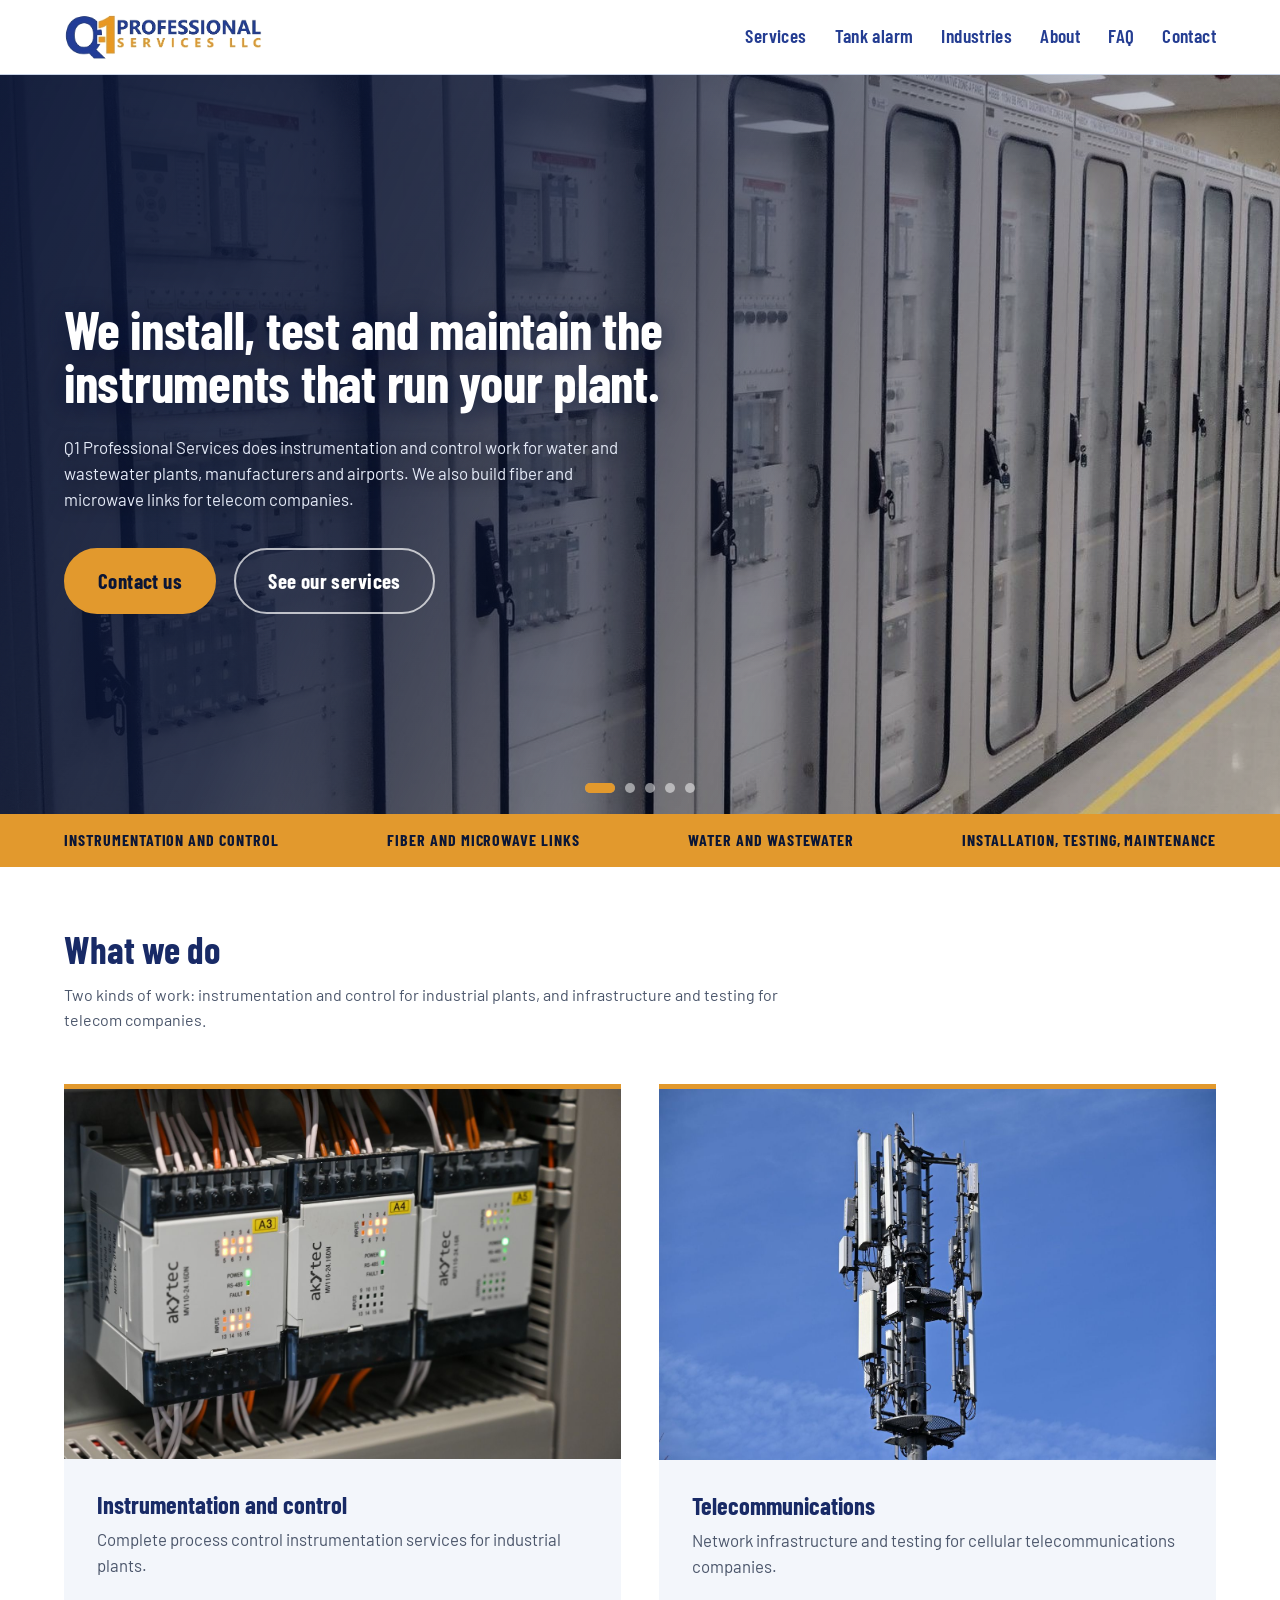
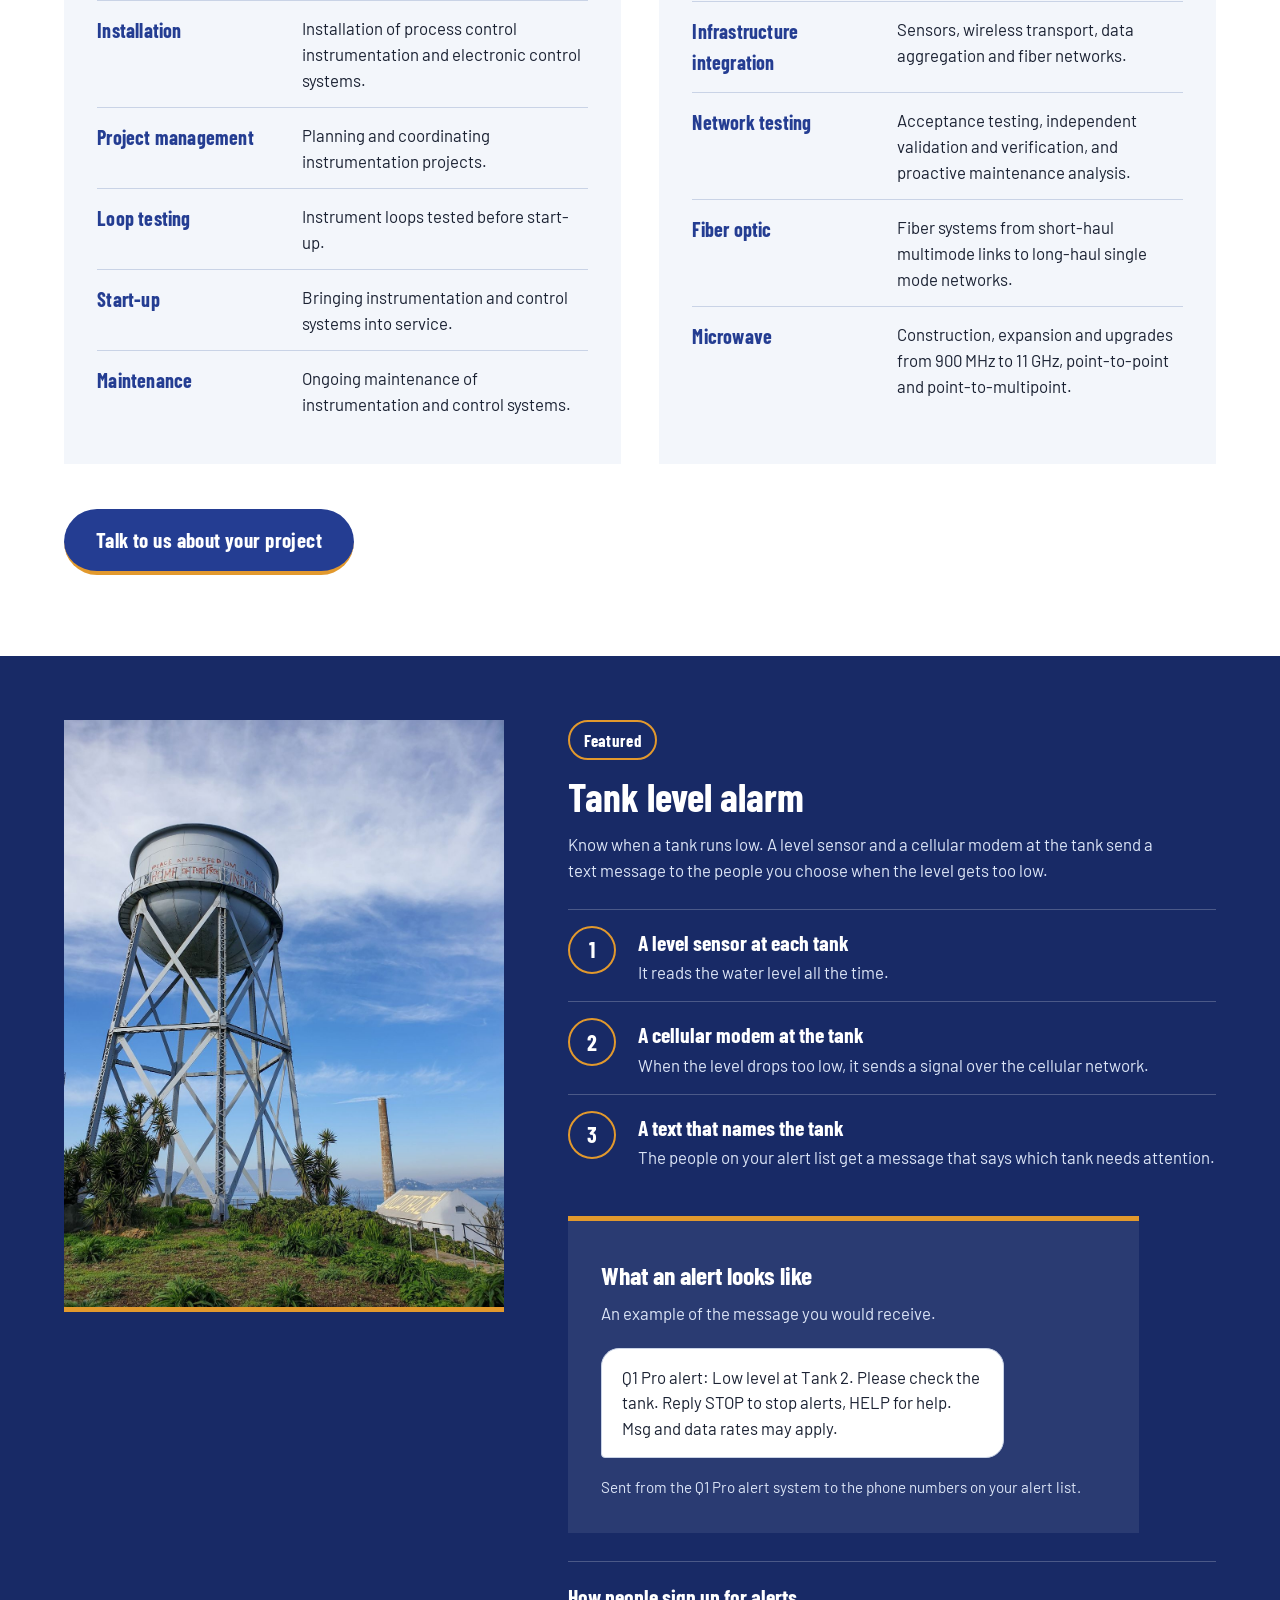
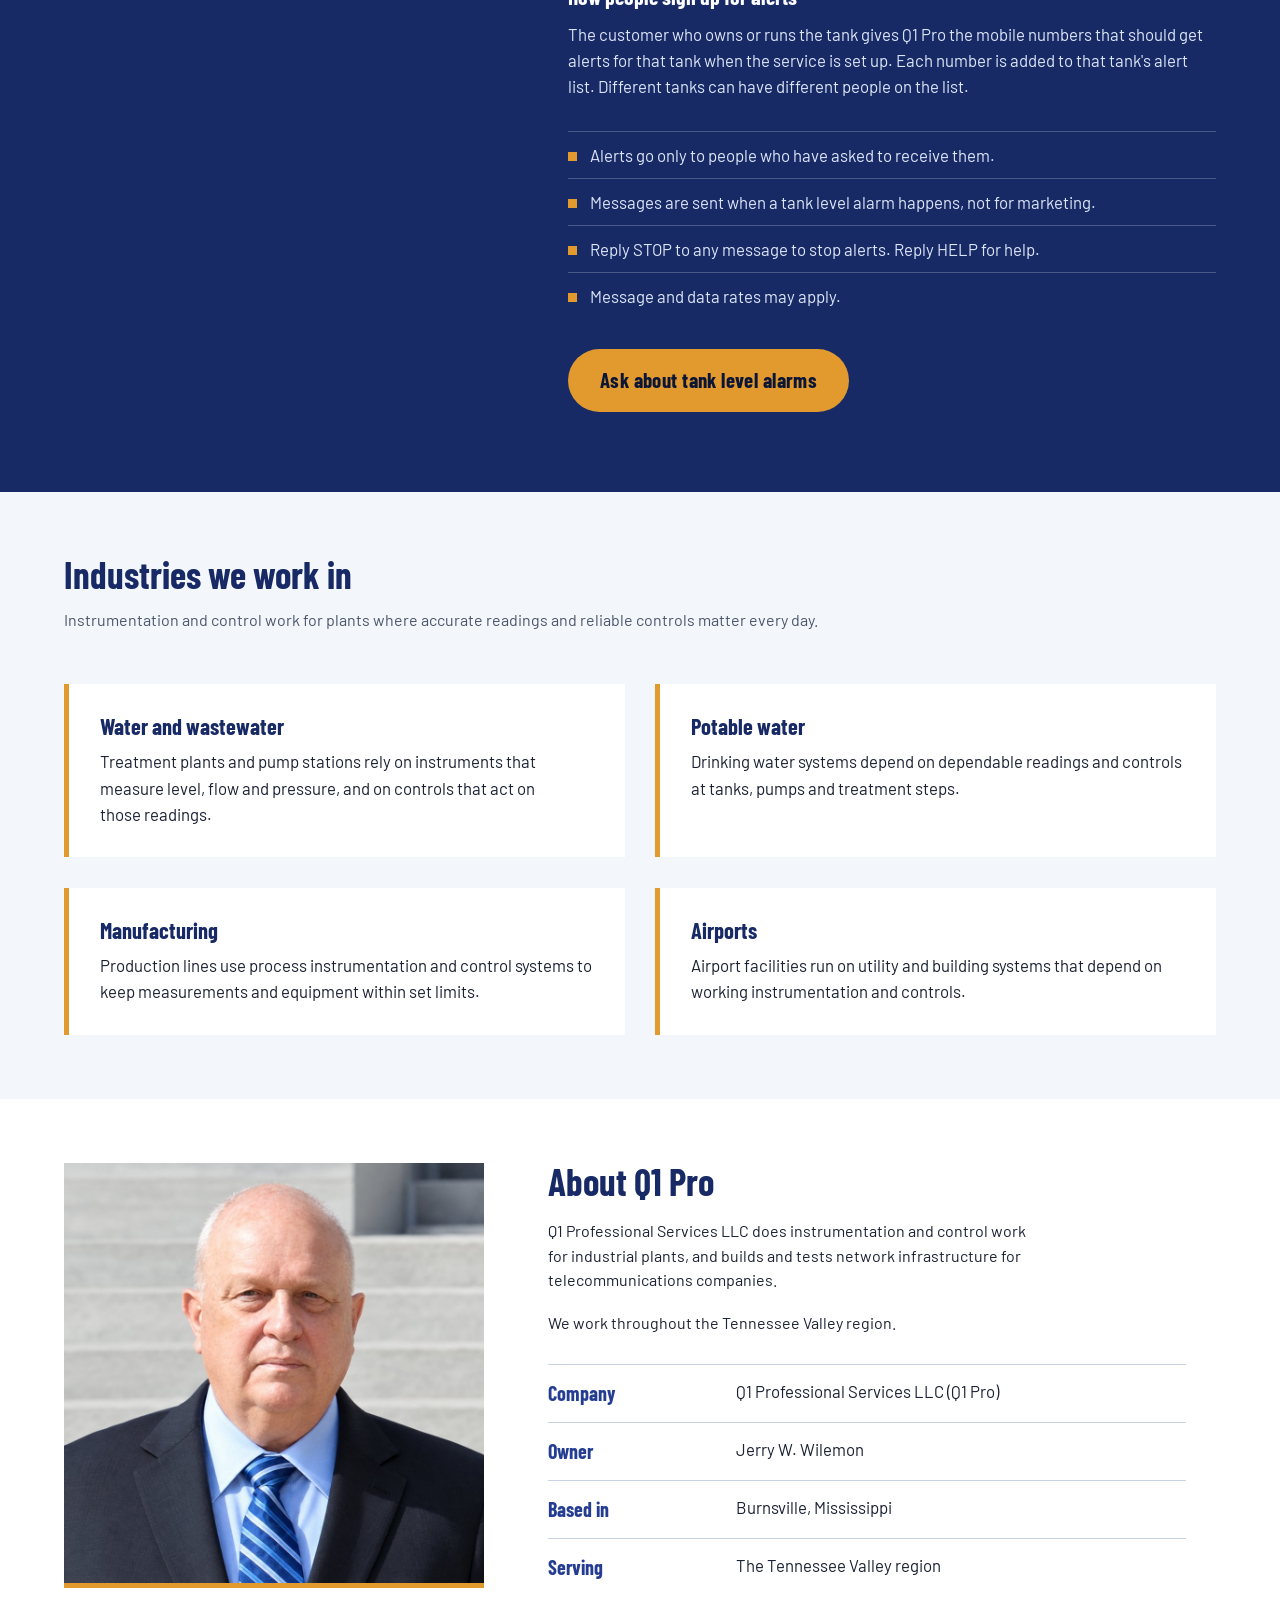
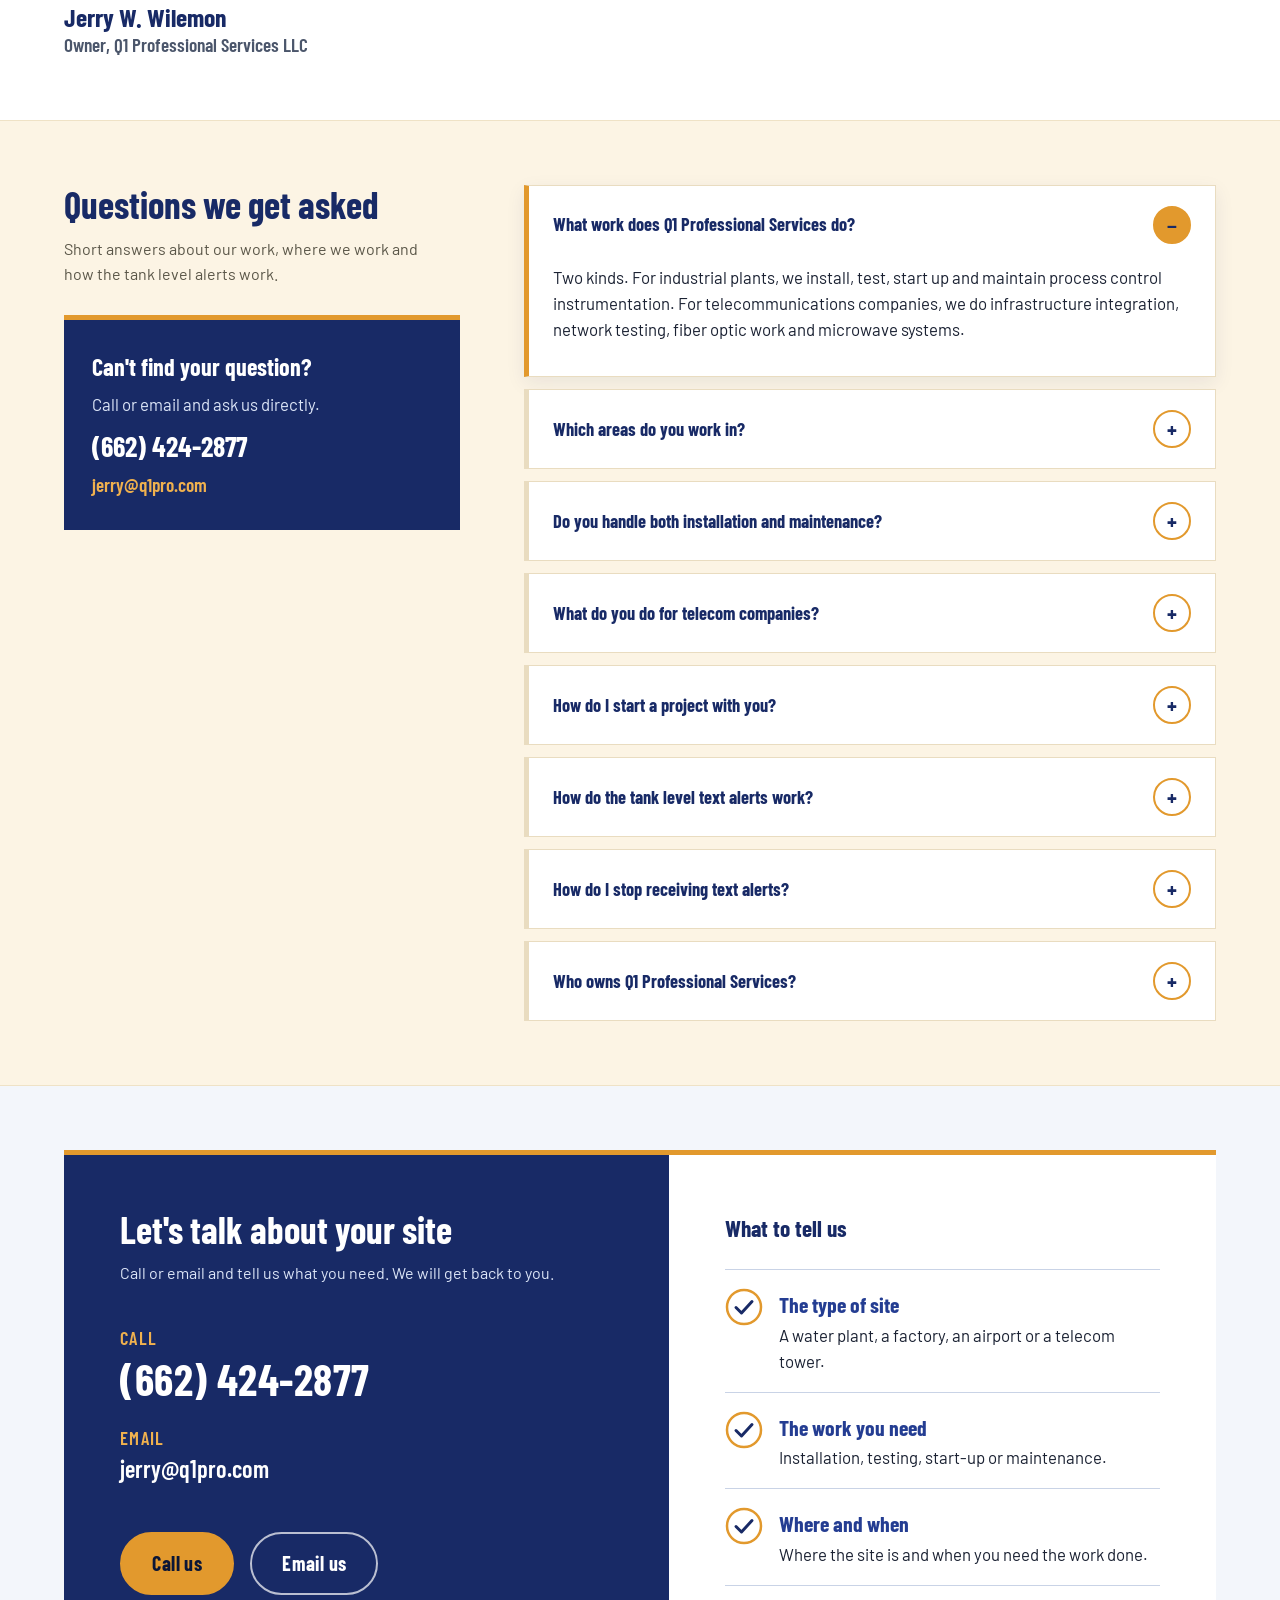
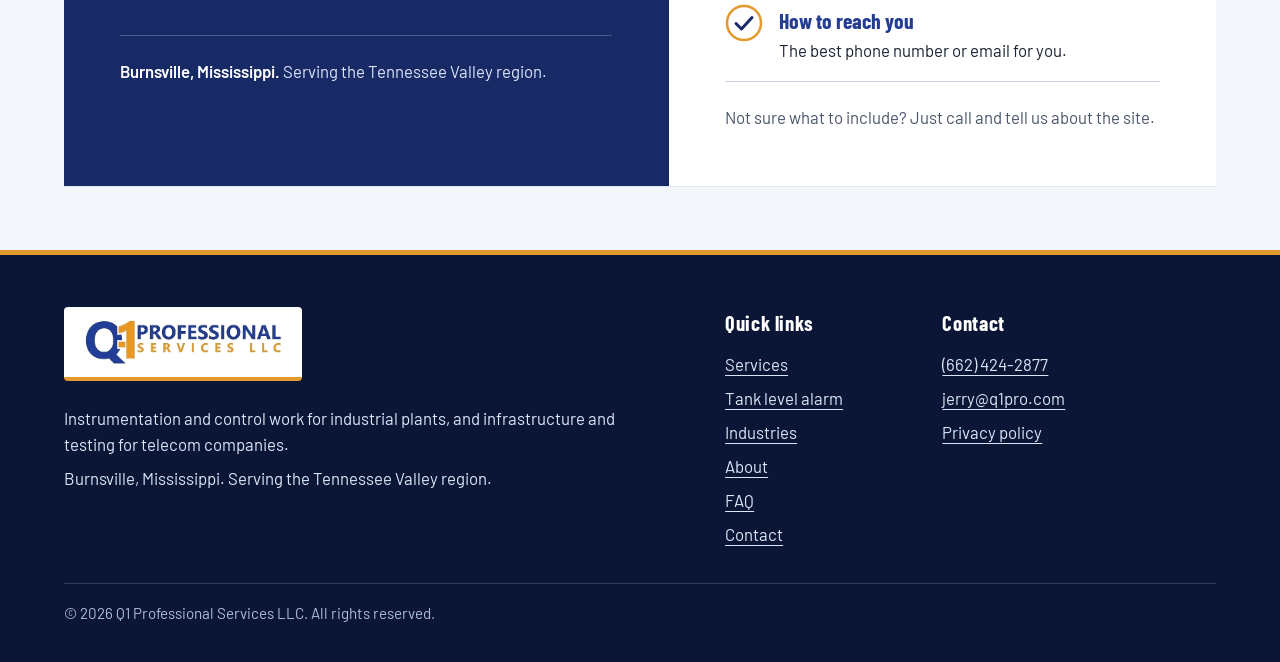
==== commit bf4f67a9: "Add how-people-sign-up wording, matching privacy terms and tab icon" ====
--- a/index.html
+++ b/index.html
@@ -5,6 +5,8 @@
 <meta name="viewport" content="width=device-width, initial-scale=1">
 <title>Q1 Professional Services LLC</title>
 <meta name="description" content="Q1 Professional Services does instrumentation and control work for water and wastewater plants, manufacturers and airports, and builds fiber and microwave links for telecom companies.">
+<link rel="icon" type="image/png" href="favicon.png">
+<link rel="apple-touch-icon" href="apple-touch-icon.png">
 <link rel="stylesheet" href="site.css">
 </head>
 <body>
@@ -124,6 +126,11 @@
           <p class="note">An example of the message you would receive.</p>
           <div class="bubble"><p>Q1 Pro alert: Low level at Tank 2. Please check the tank. Reply STOP to stop alerts, HELP for help. Msg and data rates may apply.</p></div>
           <p class="who">Sent from the Q1 Pro alert system to the phone numbers on your alert list.</p>
+        </div>
+
+        <div class="signup">
+          <h3>How people sign up for alerts</h3>
+          <p>The customer who owns or runs the tank gives Q1 Pro the mobile numbers that should get alerts for that tank when the service is set up. Each number is added to that tank's alert list. Different tanks can have different people on the list.</p>
         </div>
 
         <ul class="rules">
--- a/site.css
+++ b/site.css
@@ -355,3 +355,7 @@
 
 .foot-logo { display: inline-block; margin-bottom: 18px; background: #fff; padding: 12px 20px; border-radius: 4px; border-bottom: 4px solid var(--orange); }
 .foot-logo img { display: block; height: clamp(46px, 3.6vw, 64px); width: auto; }
+
+.featured .signup { margin: 28px 0 0; max-width: 40em; padding: 18px 0 4px; border-top: 1px solid rgba(255,255,255,.22); }
+.featured .signup h3 { margin: 0 0 8px; font-family: 'Barlow Condensed', sans-serif; font-weight: 700; font-size: 1.35rem; color: #fff; }
+.featured .signup p { margin: 0; color: #DCE5F7; }
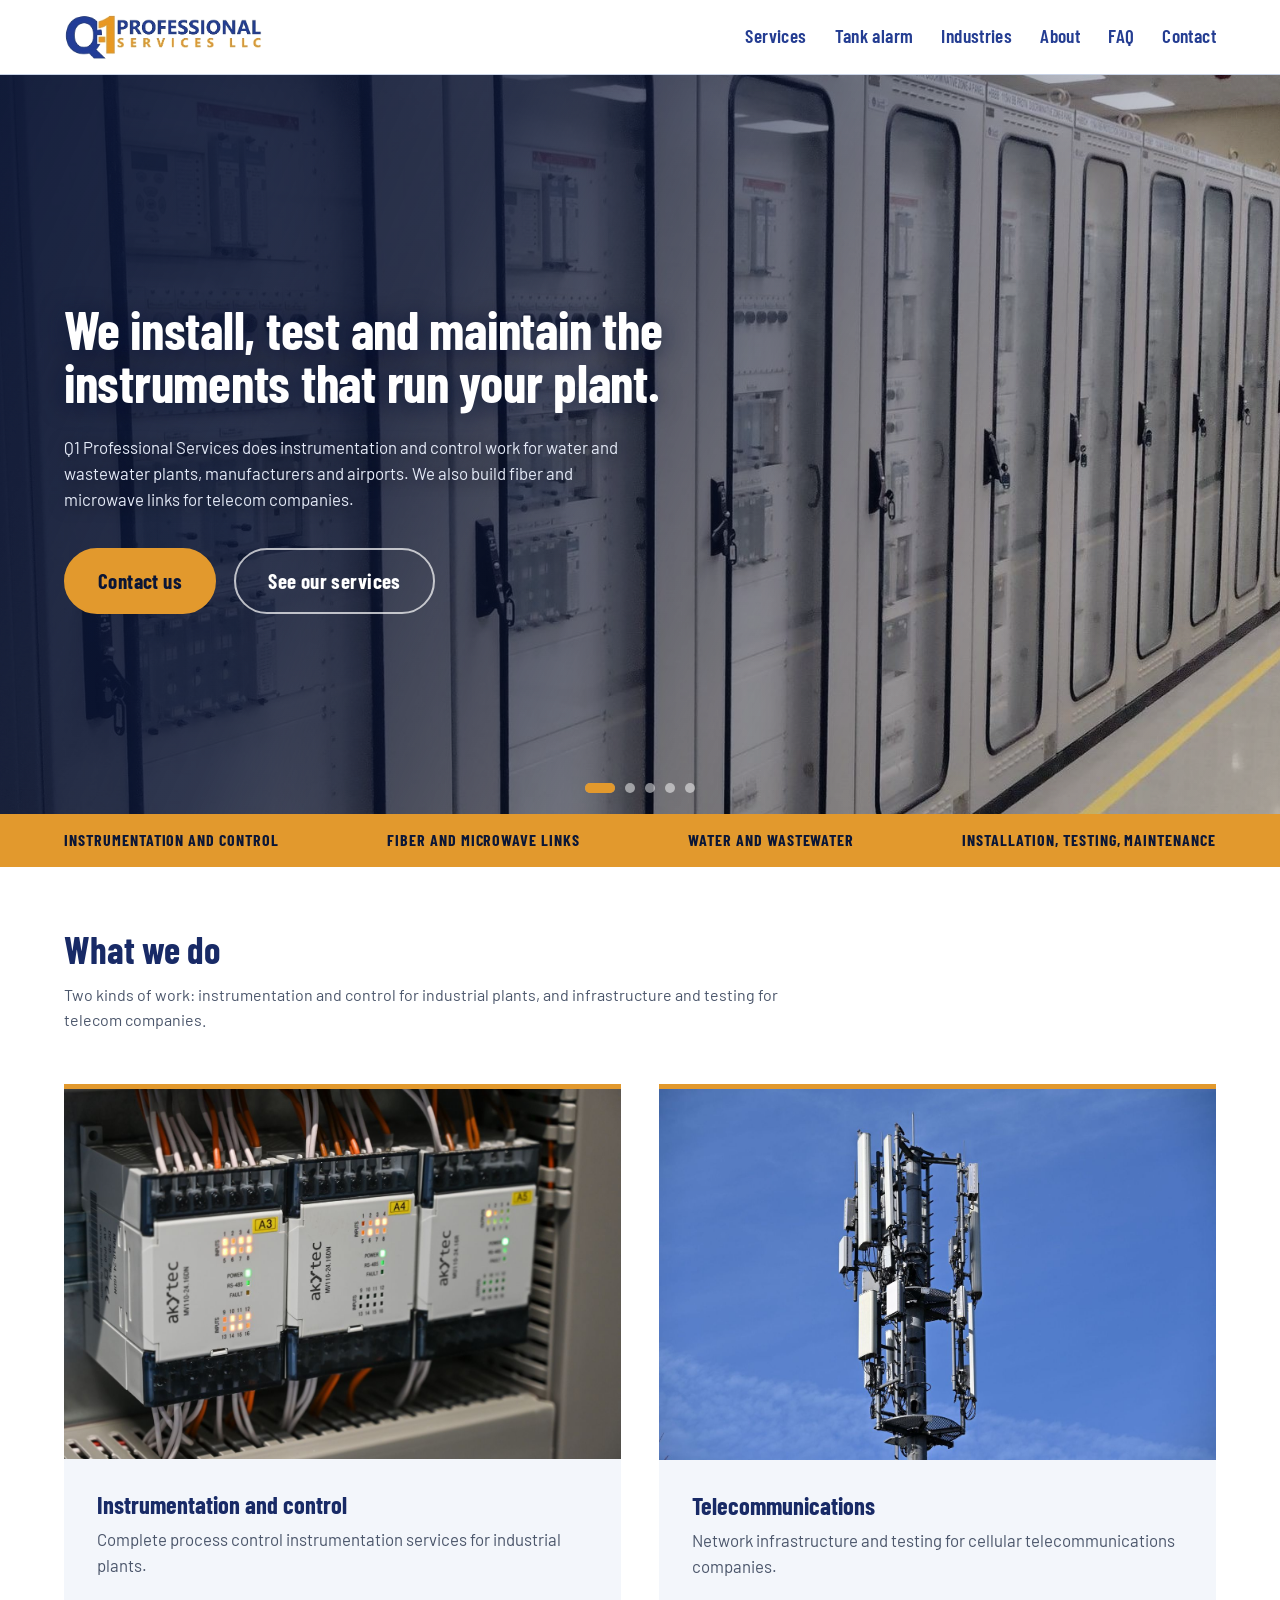
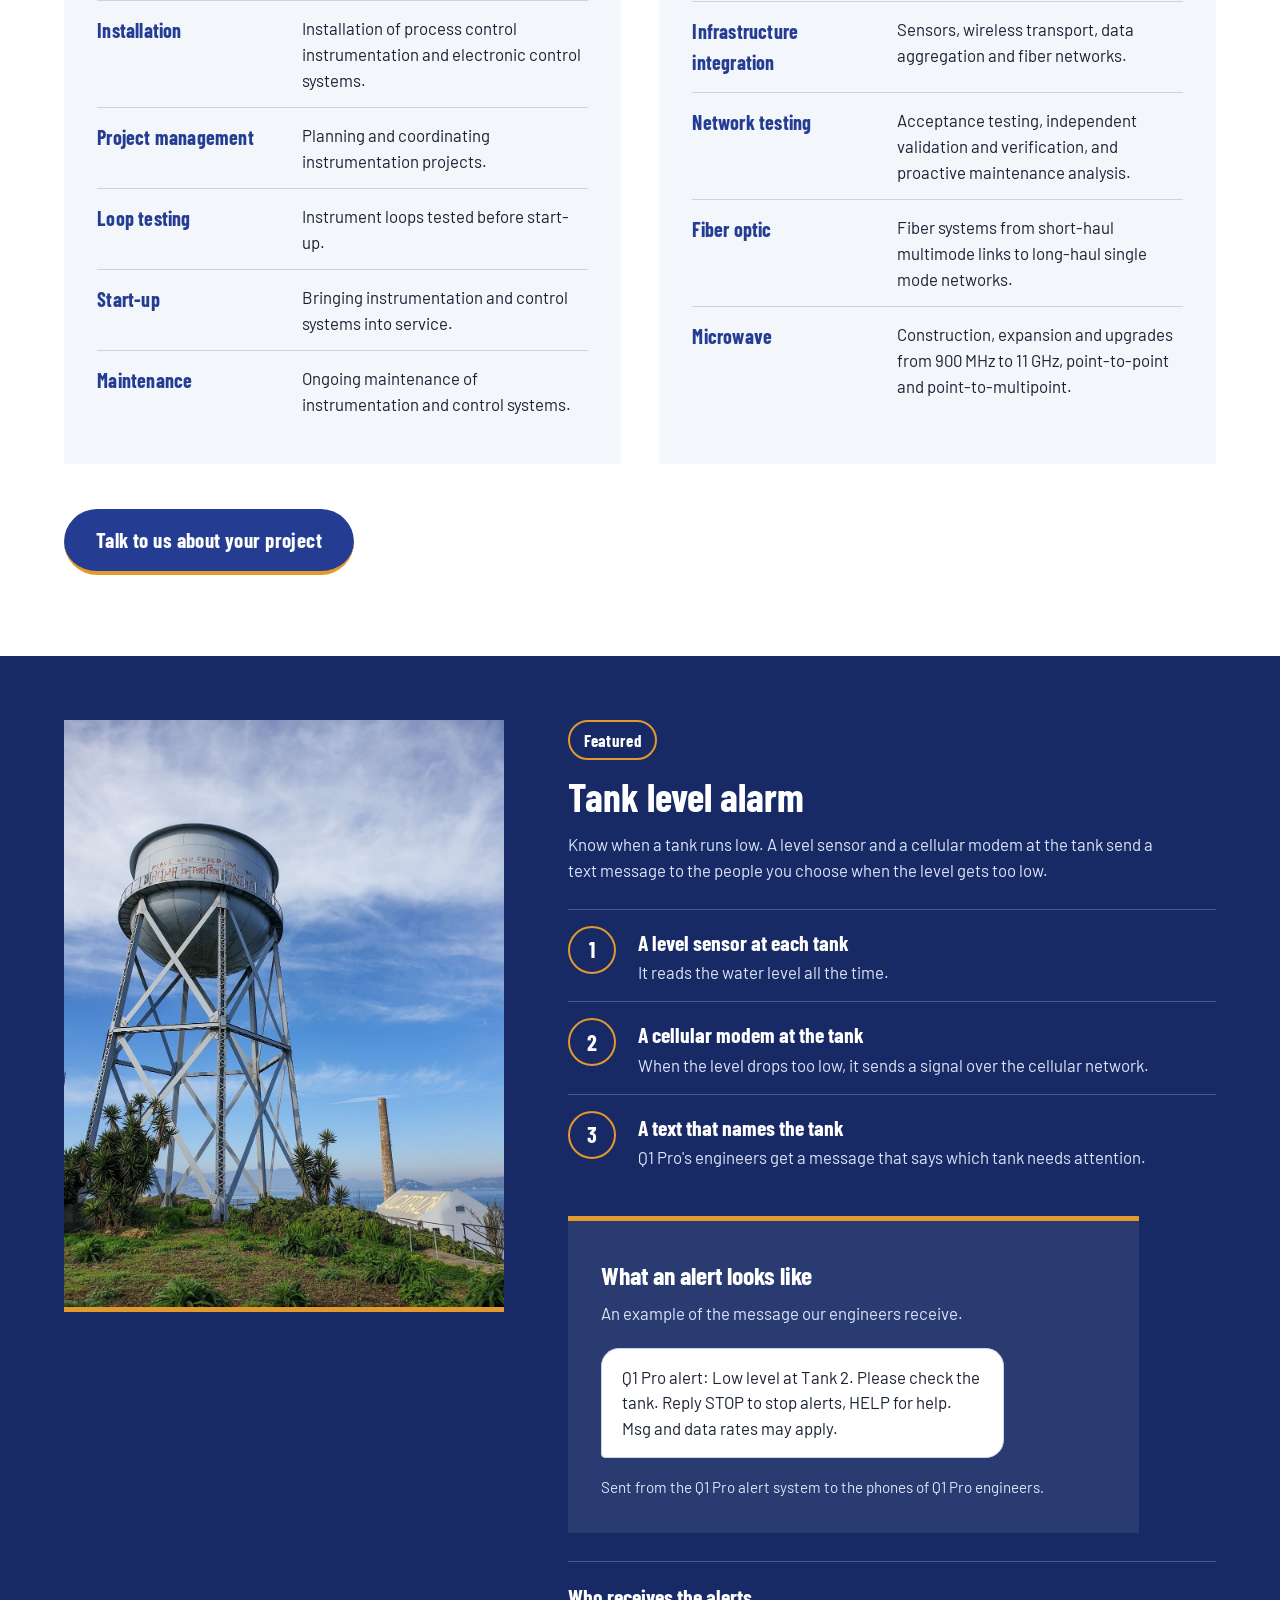
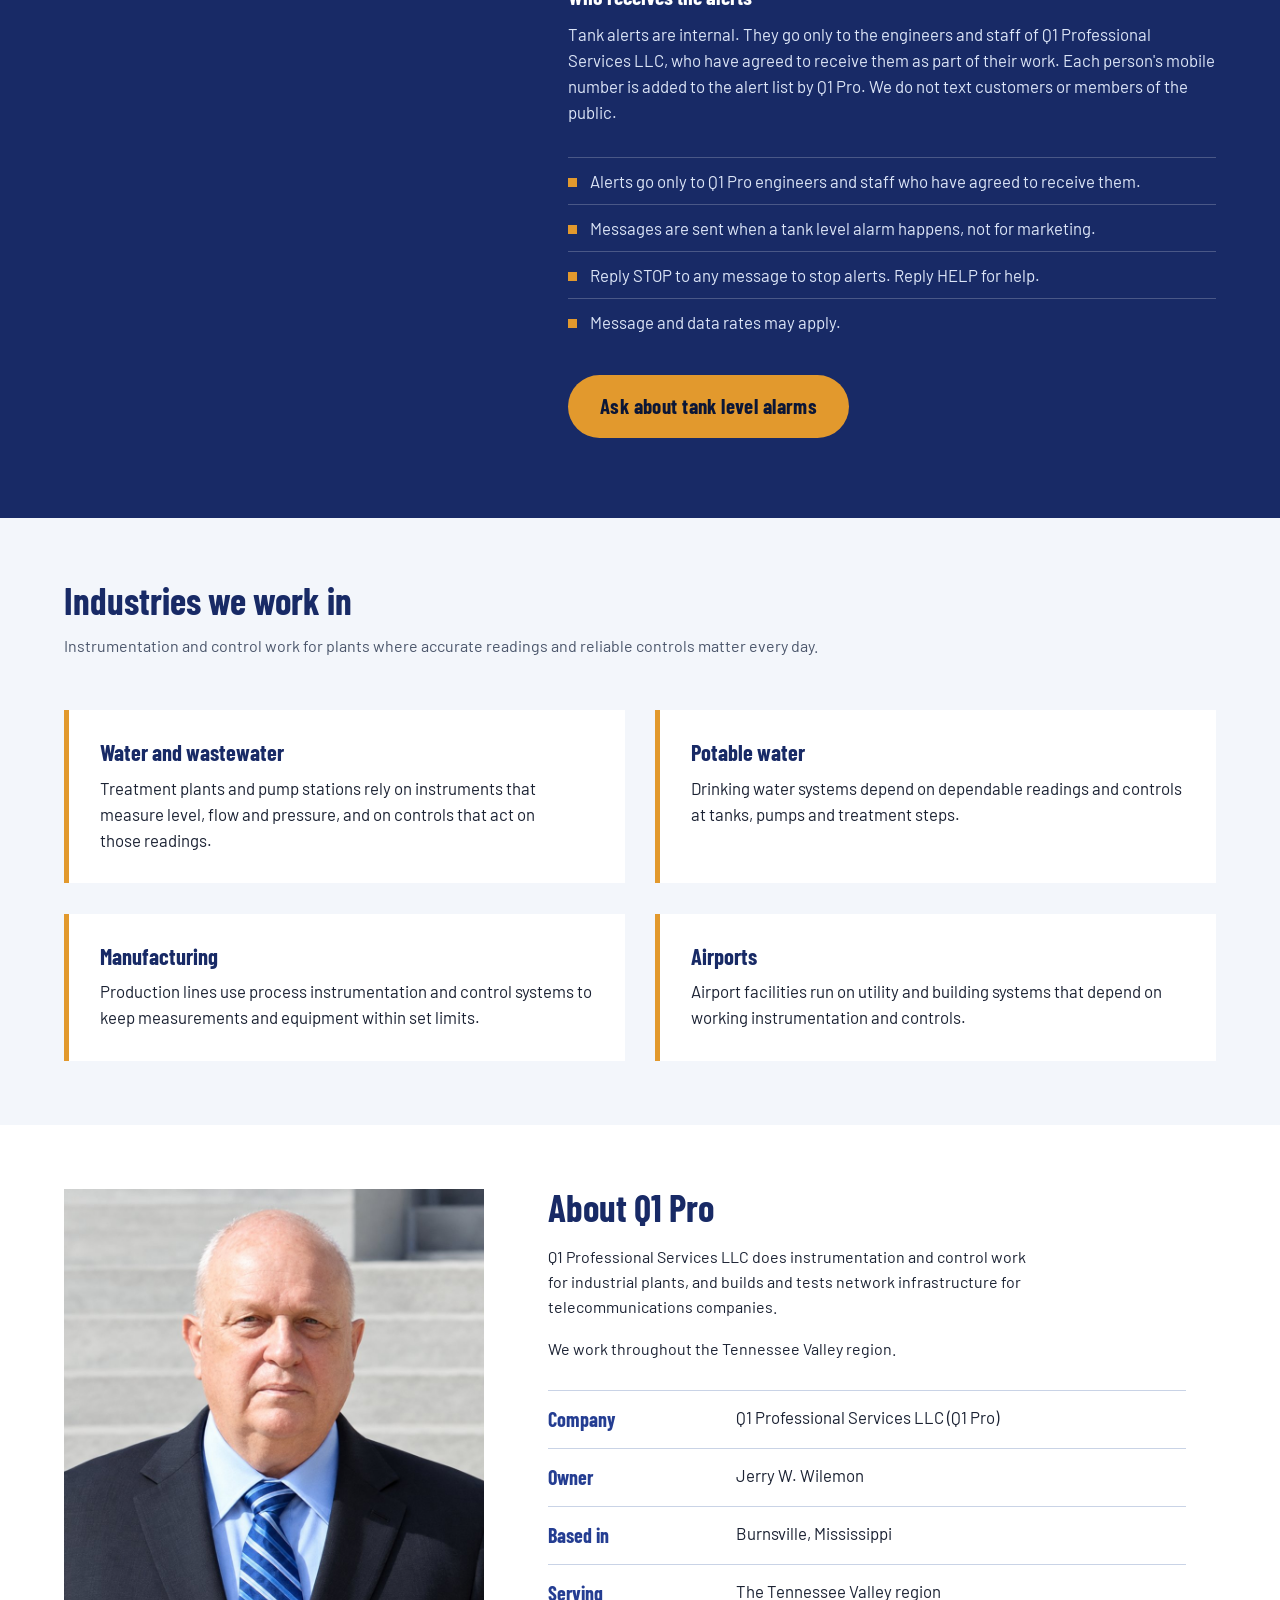
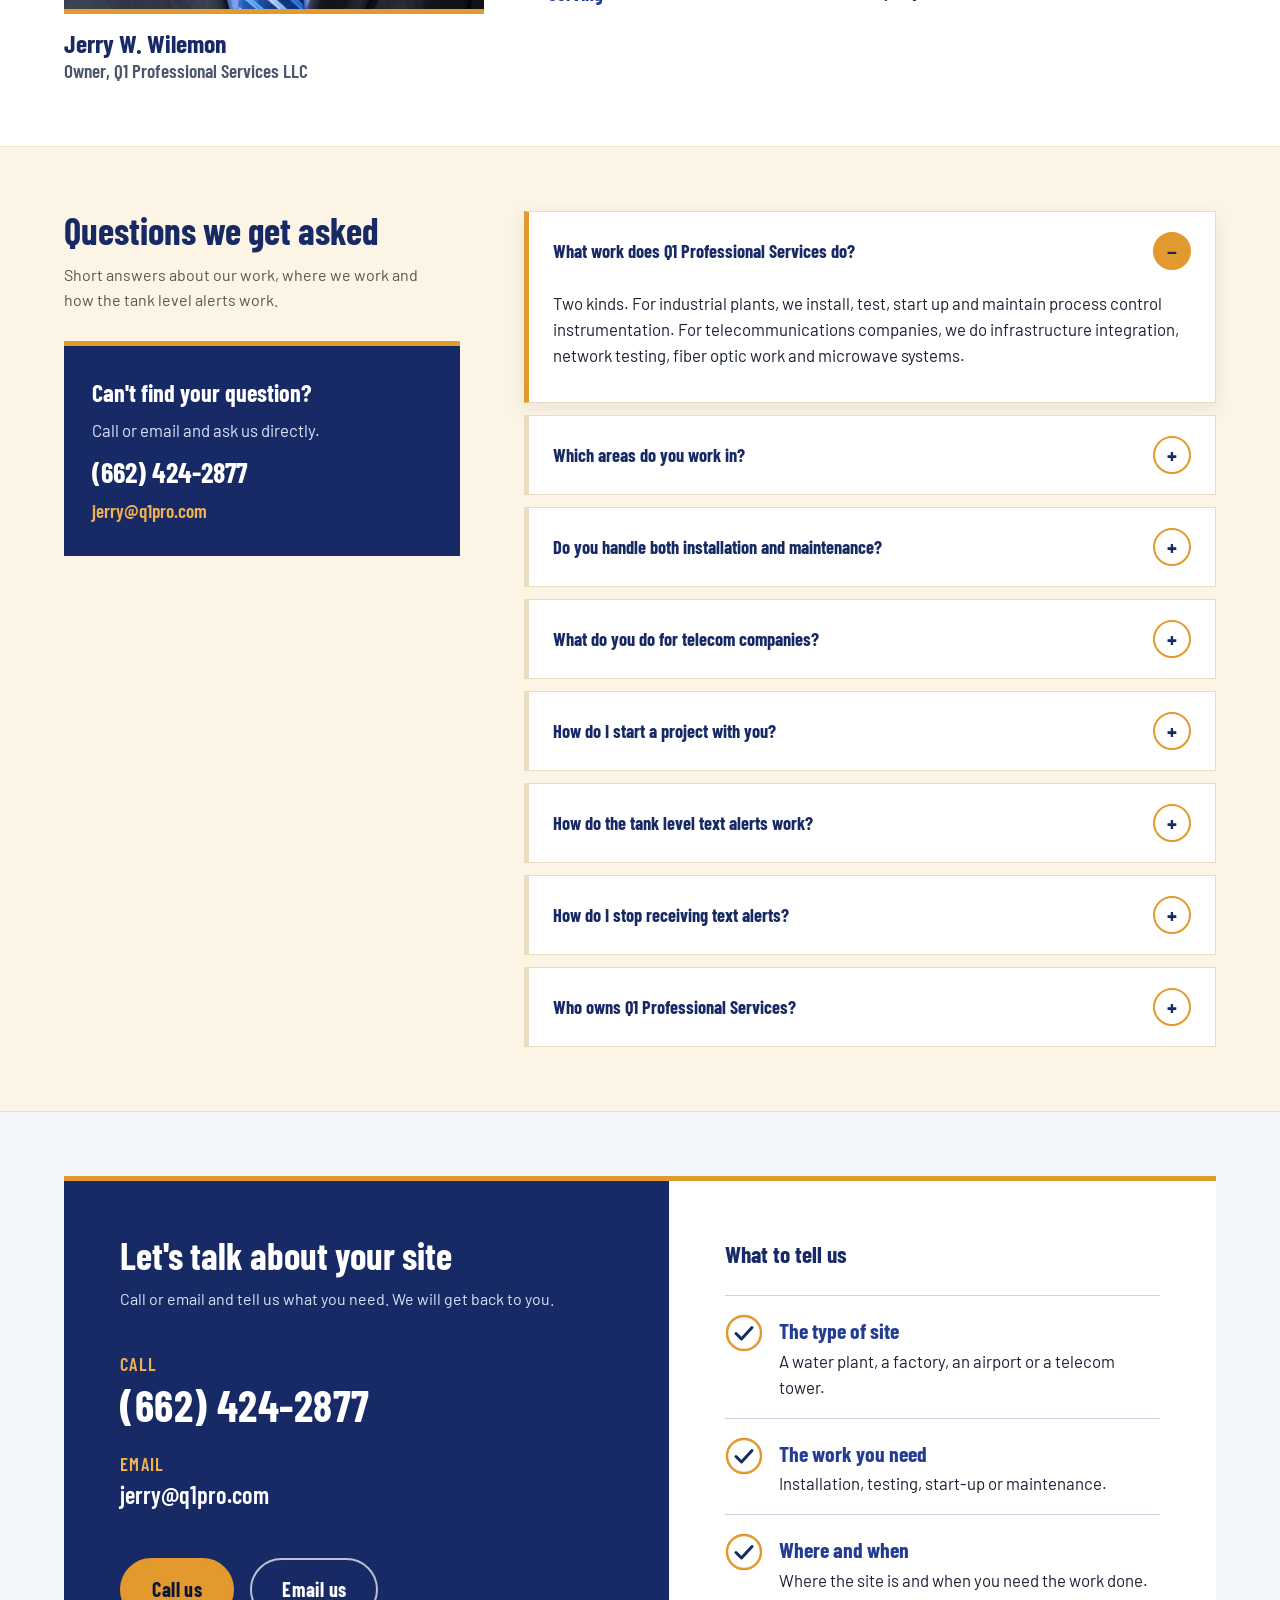
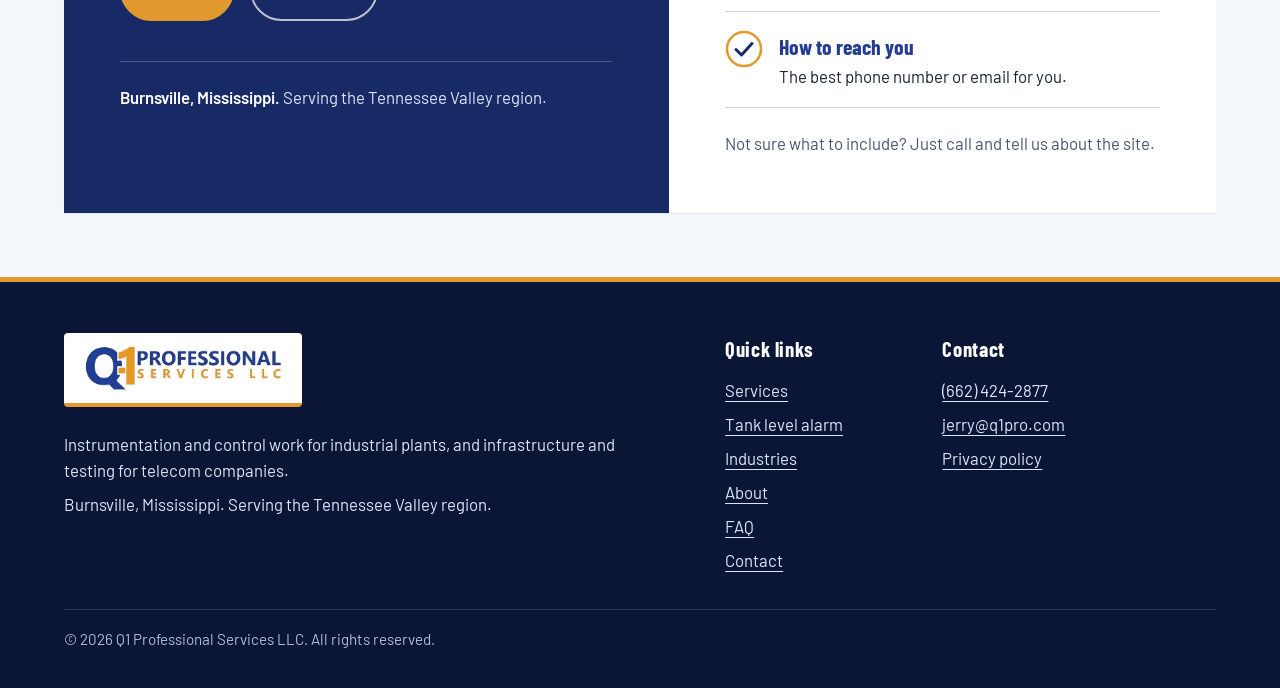
==== commit d1140ef5: "Alerts go to Q1 Pro engineers and staff only (site wording)" ====
--- a/index.html
+++ b/index.html
@@ -118,23 +118,23 @@
         <ol class="steps">
           <li><b>A level sensor at each tank</b><span>It reads the water level all the time.</span></li>
           <li><b>A cellular modem at the tank</b><span>When the level drops too low, it sends a signal over the cellular network.</span></li>
-          <li><b>A text that names the tank</b><span>The people on your alert list get a message that says which tank needs attention.</span></li>
+          <li><b>A text that names the tank</b><span>Q1 Pro's engineers get a message that says which tank needs attention.</span></li>
         </ol>
 
         <div class="phone" aria-label="Example text message">
           <h3>What an alert looks like</h3>
-          <p class="note">An example of the message you would receive.</p>
+          <p class="note">An example of the message our engineers receive.</p>
           <div class="bubble"><p>Q1 Pro alert: Low level at Tank 2. Please check the tank. Reply STOP to stop alerts, HELP for help. Msg and data rates may apply.</p></div>
-          <p class="who">Sent from the Q1 Pro alert system to the phone numbers on your alert list.</p>
+          <p class="who">Sent from the Q1 Pro alert system to the phones of Q1 Pro engineers.</p>
         </div>
 
         <div class="signup">
-          <h3>How people sign up for alerts</h3>
-          <p>The customer who owns or runs the tank gives Q1 Pro the mobile numbers that should get alerts for that tank when the service is set up. Each number is added to that tank's alert list. Different tanks can have different people on the list.</p>
+          <h3>Who receives the alerts</h3>
+          <p>Tank alerts are internal. They go only to the engineers and staff of Q1 Professional Services LLC, who have agreed to receive them as part of their work. Each person's mobile number is added to the alert list by Q1 Pro. We do not text customers or members of the public.</p>
         </div>
 
         <ul class="rules">
-          <li>Alerts go only to people who have asked to receive them.</li>
+          <li>Alerts go only to Q1 Pro engineers and staff who have agreed to receive them.</li>
           <li>Messages are sent when a tank level alarm happens, not for marketing.</li>
           <li>Reply STOP to any message to stop alerts. Reply HELP for help.</li>
           <li>Message and data rates may apply.</li>
@@ -243,7 +243,7 @@
         <details>
           <summary>How do the tank level text alerts work?</summary>
           <div class="answer">
-            <p>A level sensor at the tank and a cellular modem watch the water level. When the level drops too low, the system sends a text to the people on the alert list. The message names the tank that needs attention.</p>
+            <p>A level sensor at the tank and a cellular modem watch the water level. When the level drops too low, the system sends a text to Q1 Pro's engineers. The message names the tank that needs attention.</p>
           </div>
         </details>
         <details>
